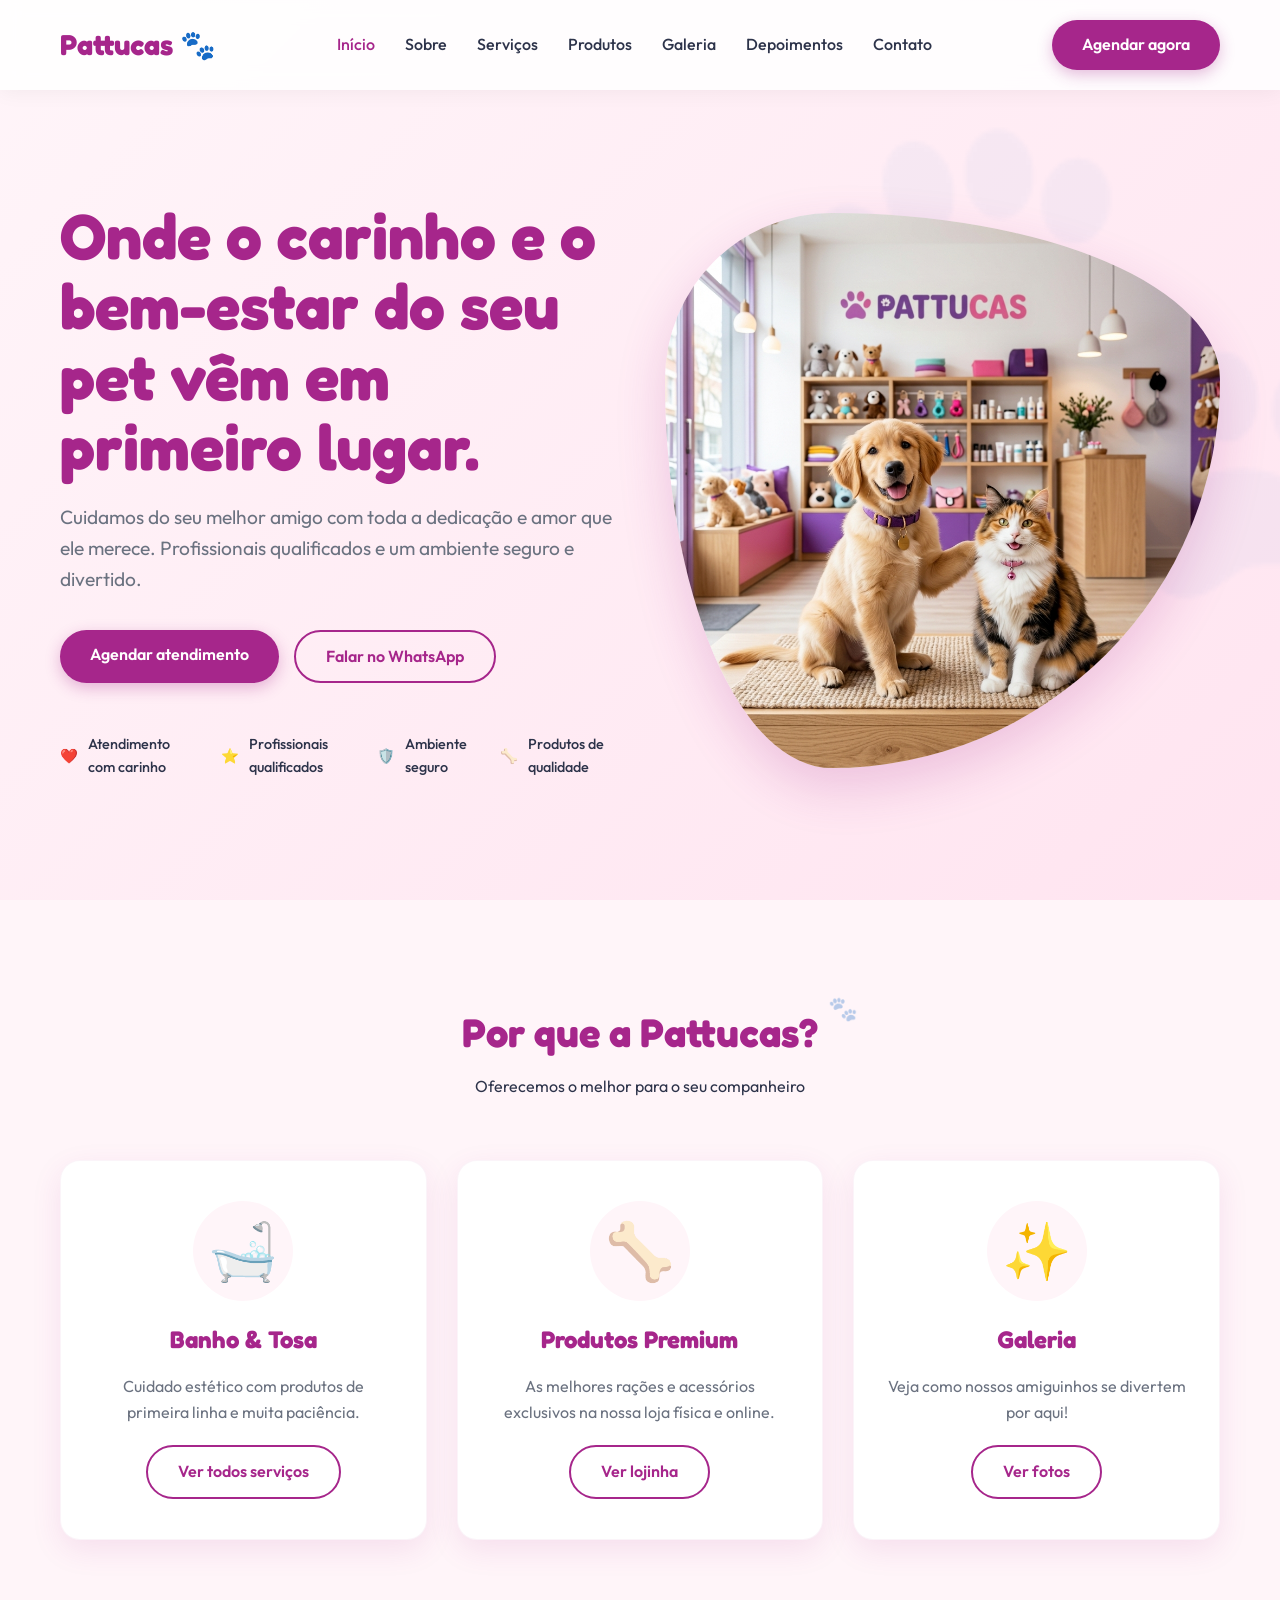
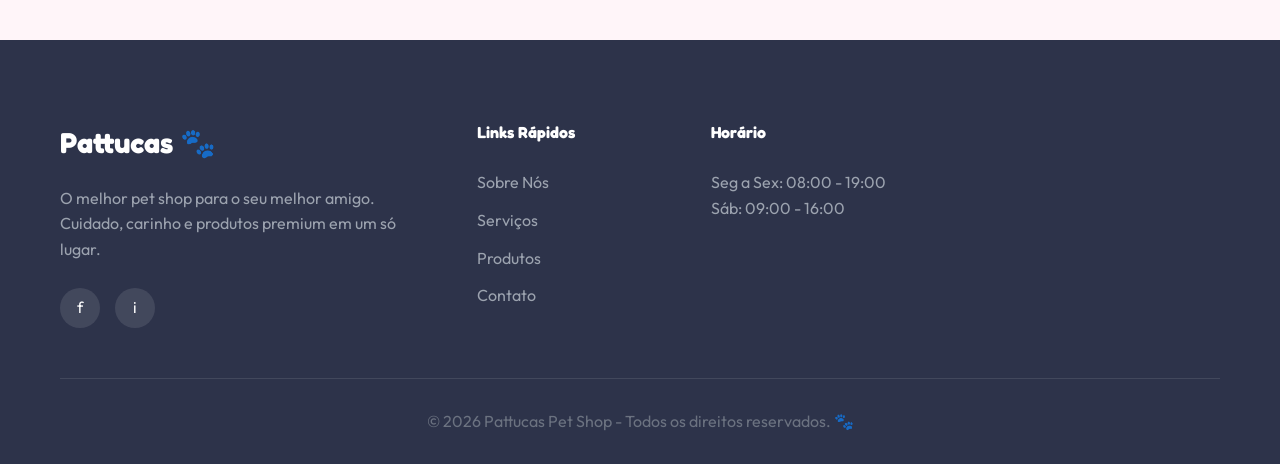
==== index.html @ 8afb8c0b "primeira versão" ====
<!DOCTYPE html>
<html lang="pt-BR">
<head>
    <meta charset="UTF-8">
    <meta name="viewport" content="width=device-width, initial-scale=1.0">
    <title>Pattucas Pet Shop 🐾 | Home</title>
    <meta name="description" content="O melhor pet shop da região! Oferecemos banho e tosa, consultas veterinárias e muito carinho para seu pet.">
    <link rel="stylesheet" href="style.css">
    <link rel="icon" href="data:image/svg+xml,<svg xmlns=%22http://www.w3.org/2000/svg%22 viewBox=%220 0 100 100%22><text y=%22.9em%22 font-size=%2290%22>🐾</text></svg>">
</head>
<body>

    <!-- Header -->
    <header id="header">
        <div class="container">
            <nav>
                <a href="index.html" class="logo">Pattucas 🐾</a>
                <ul class="nav-links" id="nav-links">
                    <li><a href="index.html">Início</a></li>
                    <li><a href="sobre.html">Sobre</a></li>
                    <li><a href="servicos.html">Serviços</a></li>
                    <li><a href="produtos.html">Produtos</a></li>
                    <li><a href="galeria.html">Galeria</a></li>
                    <li><a href="depoimentos.html">Depoimentos</a></li>
                    <li><a href="contato.html">Contato</a></li>
                </ul>
                <div class="nav-btns">
                    <a href="contato.html" class="btn btn-primary d-none-mobile">Agendar agora</a>
                    <button class="hamburger" id="hamburger">☰</button>
                </div>
            </nav>
        </div>
    </header>

    <!-- Hero Section -->
    <section class="hero" id="home">
        <div class="container">
            <div class="hero-content">
                <div class="hero-text" data-reveal>
                    <h1>Onde o carinho e o bem-estar do seu pet <span style="color: var(--primary);">vêm em primeiro lugar</span>.</h1>
                    <p>Cuidamos do seu melhor amigo com toda a dedicação e amor que ele merece. Profissionais qualificados e um ambiente seguro e divertido.</p>
                    <div class="hero-actions">
                        <a href="contato.html" class="btn btn-primary">Agendar atendimento</a>
                        <a href="https://wa.me/5500000000000" target="_blank" class="btn btn-outline">Falar no WhatsApp</a>
                    </div>
                    <div class="benefits">
                        <div class="benefit-item"><span>❤️</span> Atendimento com carinho</div>
                        <div class="benefit-item"><span>⭐</span> Profissionais qualificados</div>
                        <div class="benefit-item"><span>🛡️</span> Ambiente seguro</div>
                        <div class="benefit-item"><span>🦴</span> Produtos de qualidade</div>
                    </div>
                </div>
                <div class="hero-image" data-reveal>
                    <img src="images/hero.png" alt="Cachorro e Gato no Pattucas Pet Shop">
                </div>
            </div>
        </div>
    </section>

    <!-- Highlights Section -->
    <section class="section">
        <div class="container">
            <div class="section-title" data-reveal>
                <h2>Por que a Pattucas?</h2>
                <p>Oferecemos o melhor para o seu companheiro</p>
            </div>
            <div class="services-grid">
                <div class="service-card" data-reveal>
                    <div class="service-icon">🛁</div>
                    <h3>Banho & Tosa</h3>
                    <p>Cuidado estético com produtos de primeira linha e muita paciência.</p>
                    <a href="servicos.html" class="btn btn-outline">Ver todos serviços</a>
                </div>
                <div class="service-card" data-reveal>
                    <div class="service-icon">🦴</div>
                    <h3>Produtos Premium</h3>
                    <p>As melhores rações e acessórios exclusivos na nossa loja física e online.</p>
                    <a href="produtos.html" class="btn btn-outline">Ver lojinha</a>
                </div>
                <div class="service-card" data-reveal>
                    <div class="service-icon">✨</div>
                    <h3>Galeria</h3>
                    <p>Veja como nossos amiguinhos se divertem por aqui!</p>
                    <a href="galeria.html" class="btn btn-outline">Ver fotos</a>
                </div>
            </div>
        </div>
    </section>

    <!-- Footer -->
    <footer>
        <div class="container">
            <div class="footer-grid">
                <div class="footer-about">
                    <h2 class="logo" style="color: white;">Pattucas 🐾</h2>
                    <p>O melhor pet shop para o seu melhor amigo. Cuidado, carinho e produtos premium em um só lugar.</p>
                    <div class="social-links">
                        <a href="#" class="social-link">f</a>
                        <a href="#" class="social-link">i</a>
                    </div>
                </div>
                <div class="footer-links">
                    <h4>Links Rápidos</h4>
                    <ul>
                        <li><a href="sobre.html">Sobre Nós</a></li>
                        <li><a href="servicos.html">Serviços</a></li>
                        <li><a href="produtos.html">Produtos</a></li>
                        <li><a href="contato.html">Contato</a></li>
                    </ul>
                </div>
                <div class="footer-links">
                    <h4>Horário</h4>
                    <p style="color: #9CA3AF;">Seg a Sex: 08:00 - 19:00</p>
                    <p style="color: #9CA3AF;">Sáb: 09:00 - 16:00</p>
                </div>
            </div>
            <div class="footer-bottom">
                <p>&copy; 2026 Pattucas Pet Shop - Todos os direitos reservados. 🐾</p>
            </div>
        </div>
    </footer>

    <div class="back-to-top" id="backToTop">↑</div>
    <script src="script.js"></script>
</body>
</html>
---- style.css ----
/* 
   Pattucas Pet Shop 🐾 - Modern Styling
   Colors: Vibrant Purple, Pink, Soft White
*/

/* Google Fonts */
@import url('https://fonts.googleapis.com/css2?family=Outfit:wght@300;400;600;700&family=Fredoka:wght@400;600;700&display=swap');

:root {
    --primary: #A6268B;
    --primary-dark: #8E1E77;
    --primary-light: #C24DA8;
    --secondary: #F2A1D1;
    --accent: #6F3B8E;
    --bg-light: #FFF5F9;
    --bg-white: #FFFFFF;
    --text-dark: #2D334A;
    --text-muted: #6B7280;
    --success: #10B981;
    --glass: rgba(255, 255, 255, 0.85);
    --shadow: 0 10px 30px rgba(166, 38, 139, 0.1);
    --transition: all 0.3s cubic-bezier(0.25, 0.8, 0.25, 1);
}

* {
    margin: 0;
    padding: 0;
    box-sizing: border-box;
    scroll-behavior: smooth;
}

body {
    font-family: 'Outfit', sans-serif;
    color: var(--text-dark);
    background-color: var(--bg-light);
    line-height: 1.6;
    overflow-x: hidden;
}

h1, h2, h3, h4 {
    font-family: 'Fredoka', sans-serif;
    color: var(--primary);
}

ul {
    list-style: none;
}

a {
    text-decoration: none;
    color: inherit;
    transition: var(--transition);
}

img {
    max-width: 100%;
    display: block;
}

.container {
    max-width: 1200px;
    margin: 0 auto;
    padding: 0 20px;
}

.section {
    padding: 100px 0;
}

.section-title {
    text-align: center;
    margin-bottom: 60px;
}

.section-title h2 {
    font-size: 2.5rem;
    margin-bottom: 10px;
    position: relative;
    display: inline-block;
}

.section-title h2::after {
    content: '🐾';
    position: absolute;
    right: -40px;
    top: -10px;
    font-size: 1.5rem;
    opacity: 0.3;
}

.btn {
    display: inline-block;
    padding: 12px 30px;
    border-radius: 50px;
    font-weight: 600;
    cursor: pointer;
    transition: var(--transition);
    border: none;
    font-size: 1rem;
    text-align: center;
}

.btn-primary {
    background-color: var(--primary);
    color: white;
    box-shadow: 0 5px 15px rgba(166, 38, 139, 0.3);
}

.btn-primary:hover {
    background-color: var(--primary-dark);
    transform: translateY(-3px);
    box-shadow: 0 8px 20px rgba(166, 38, 139, 0.4);
}

.btn-outline {
    background-color: transparent;
    border: 2px solid var(--primary);
    color: var(--primary);
}

.btn-outline:hover {
    background-color: var(--primary);
    color: white;
}

/* Header & Navigation */
header {
    position: fixed;
    top: 0;
    left: 0;
    width: 100%;
    z-index: 1000;
    background: var(--glass);
    backdrop-filter: blur(10px);
    box-shadow: 0 2px 20px rgba(0, 0, 0, 0.05);
    transition: var(--transition);
}

header.scrolled {
    padding: 10px 0;
}

nav {
    display: flex;
    justify-content: space-between;
    align-items: center;
    padding: 20px 0;
}

.logo {
    font-family: 'Fredoka', sans-serif;
    font-size: 1.8rem;
    font-weight: 700;
    color: var(--primary);
    display: flex;
    align-items: center;
    gap: 10px;
}

.nav-links {
    display: flex;
    gap: 30px;
    align-items: center;
}

.nav-links a {
    font-weight: 500;
    color: var(--text-dark);
}

.nav-links a:hover, .nav-links a.active {
    color: var(--primary);
}

.nav-btns {
    display: flex;
    align-items: center;
    gap: 15px;
}

.hamburger {
    display: none;
    cursor: pointer;
    background: none;
    border: none;
    font-size: 2rem;
    color: var(--primary);
}

/* Hero Section */
.hero {
    min-height: 100vh;
    display: flex;
    align-items: center;
    background: linear-gradient(135deg, #fff5f9 0%, #ffe4f0 100%);
    padding-top: 80px;
    position: relative;
    overflow: hidden;
}

.hero::before {
    content: '🐾';
    position: absolute;
    font-size: 30rem;
    top: -50px;
    right: -100px;
    opacity: 0.03;
    pointer-events: none;
}

.hero-content {
    display: grid;
    grid-template-columns: 1fr 1fr;
    align-items: center;
    gap: 50px;
}

.hero-text h1 {
    font-size: 4rem;
    line-height: 1.1;
    margin-bottom: 20px;
}

.hero-text p {
    font-size: 1.2rem;
    color: var(--text-muted);
    margin-bottom: 35px;
}

.hero-actions {
    display: flex;
    gap: 15px;
}

.hero-image {
    position: relative;
}

.hero-image img {
    border-radius: 30% 70% 70% 30% / 30% 30% 70% 70%;
    box-shadow: 0 20px 50px rgba(166, 38, 139, 0.2);
    animation: blob 8s infinite alternate ease-in-out;
}

@keyframes blob {
    0% { border-radius: 30% 70% 70% 30% / 30% 30% 70% 70%; }
    100% { border-radius: 50% 50% 33% 67% / 63% 42% 58% 37%; }
}

.benefits {
    display: flex;
    gap: 30px;
    margin-top: 50px;
}

.benefit-item {
    display: flex;
    align-items: center;
    gap: 10px;
    font-size: 0.9rem;
    font-weight: 500;
}

.benefit-item span {
    color: var(--primary);
}

/* About Section */
.about-grid {
    display: grid;
    grid-template-columns: 1fr 1fr;
    gap: 80px;
    align-items: center;
}

.about-image {
    position: relative;
}

.about-image img {
    border-radius: 20px;
    box-shadow: var(--shadow);
}

.about-image::after {
    content: '';
    position: absolute;
    width: 100%;
    height: 100%;
    border: 3px solid var(--secondary);
    border-radius: 20px;
    top: 20px;
    left: -20px;
    z-index: -1;
}

.about-text h3 {
    font-size: 2rem;
    margin-bottom: 20px;
}

.values {
    display: grid;
    grid-template-columns: 1fr 1fr;
    gap: 20px;
    margin-top: 30px;
}

.value-card {
    background: var(--bg-white);
    padding: 20px;
    border-radius: 15px;
    box-shadow: 0 5px 15px rgba(0,0,0,0.02);
    border: 1px solid rgba(166, 38, 139, 0.05);
}

.value-card i {
    color: var(--primary);
    font-size: 1.5rem;
    margin-bottom: 10px;
    display: block;
}

/* Services Section */
.services-grid {
    display: grid;
    grid-template-columns: repeat(auto-fit, minmax(280px, 1fr));
    gap: 30px;
}

.service-card {
    background: var(--bg-white);
    border-radius: 20px;
    padding: 40px 30px;
    text-align: center;
    box-shadow: var(--shadow);
    transition: var(--transition);
    overflow: hidden;
    position: relative;
    border: 1px solid rgba(166, 38, 139, 0.05);
}

.service-card:hover {
    transform: translateY(-10px);
    border-color: var(--secondary);
}

.service-icon {
    font-size: 3.5rem;
    margin-bottom: 20px;
    background: var(--bg-light);
    width: 100px;
    height: 100px;
    line-height: 100px;
    border-radius: 50%;
    margin-inline: auto;
    transition: var(--transition);
}

.service-card:hover .service-icon {
    background: var(--primary);
    transform: scale(1.1) rotate(10deg);
}

.service-card h3 {
    margin-bottom: 15px;
    font-size: 1.5rem;
}

.service-card p {
    color: var(--text-muted);
    margin-bottom: 20px;
}

.service-price {
    font-weight: 700;
    color: var(--primary);
    font-size: 1.2rem;
    margin-bottom: 25px;
    display: block;
}

/* Products Section */
.product-filters {
    display: flex;
    justify-content: center;
    gap: 15px;
    margin-bottom: 50px;
    flex-wrap: wrap;
}

.filter-btn {
    padding: 8px 25px;
    border-radius: 30px;
    border: 1px solid var(--secondary);
    background: transparent;
    cursor: pointer;
    font-weight: 600;
    transition: var(--transition);
}

.filter-btn.active, .filter-btn:hover {
    background: var(--primary);
    color: white;
    border-color: var(--primary);
}

.products-grid {
    display: grid;
    grid-template-columns: repeat(auto-fit, minmax(280px, 1fr));
    gap: 30px;
}

.product-card {
    background: var(--bg-white);
    border-radius: 20px;
    overflow: hidden;
    box-shadow: 0 5px 20px rgba(0,0,0,0.05);
    transition: var(--transition);
    position: relative;
}

.product-card:hover {
    transform: translateY(-5px);
    box-shadow: var(--shadow);
}

.product-img {
    height: 250px;
    position: relative;
    overflow: hidden;
}

.product-img img {
    width: 100%;
    height: 100%;
    object-fit: cover;
    transition: var(--transition);
}

.product-card:hover .product-img img {
    transform: scale(1.1);
}

.product-badge {
    position: absolute;
    top: 15px;
    right: 15px;
    background: var(--primary);
    color: white;
    padding: 5px 12px;
    border-radius: 20px;
    font-size: 0.8rem;
    font-weight: 600;
}

.product-info {
    padding: 25px;
}

.product-info h3 {
    font-size: 1.3rem;
    margin-bottom: 8px;
}

.product-desc {
    font-size: 0.9rem;
    color: var(--text-muted);
    margin-bottom: 15px;
}

.product-footer {
    display: flex;
    justify-content: space-between;
    align-items: center;
}

.product-price {
    font-weight: 700;
    color: var(--primary);
    font-size: 1.2rem;
}

/* Gallery Section */
.gallery-grid {
    display: grid;
    grid-template-columns: repeat(auto-fit, minmax(250px, 1fr));
    gap: 20px;
}

.gallery-item {
    height: 300px;
    border-radius: 20px;
    overflow: hidden;
    cursor: pointer;
    position: relative;
}

.gallery-item img {
    width: 100%;
    height: 100%;
    object-fit: cover;
    transition: var(--transition);
}

.gallery-overlay {
    position: absolute;
    inset: 0;
    background: rgba(166, 38, 139, 0.6);
    display: flex;
    justify-content: center;
    align-items: center;
    opacity: 0;
    transition: var(--transition);
}

.gallery-item:hover .gallery-overlay {
    opacity: 1;
}

.gallery-item:hover img {
    transform: scale(1.1);
}

.gallery-overlay span {
    color: white;
    font-size: 3rem;
}

/* Lightbox Modal */
.modal {
    position: fixed;
    inset: 0;
    background: rgba(0,0,0,0.9);
    z-index: 2000;
    display: none;
    justify-content: center;
    align-items: center;
    padding: 40px;
}

.modal-content {
    max-width: 90%;
    max-height: 90vh;
    border-radius: 10px;
}

.modal-close {
    position: absolute;
    top: 30px;
    right: 30px;
    color: white;
    font-size: 3rem;
    cursor: pointer;
}

/* Testimonials Section */
.testimonials-grid {
    display: grid;
    grid-template-columns: repeat(auto-fit, minmax(300px, 1fr));
    gap: 30px;
    margin-bottom: 80px;
}

.testimonial-card {
    background: var(--bg-white);
    padding: 40px;
    border-radius: 20px;
    box-shadow: var(--shadow);
    position: relative;
}

.testimonial-card::before {
    content: '“';
    position: absolute;
    top: 20px;
    left: 20px;
    font-size: 5rem;
    color: var(--secondary);
    opacity: 0.2;
    font-family: serif;
}

.testimonial-text {
    font-style: italic;
    margin-bottom: 25px;
    position: relative;
}

.testimonial-author {
    display: flex;
    align-items: center;
    gap: 15px;
}

.author-info h4 {
    font-size: 1.1rem;
    margin-bottom: 2px;
}

.stars {
    color: #FFD700;
    font-size: 0.9rem;
}

.testimonial-form-card {
    background: var(--bg-white);
    padding: 50px;
    border-radius: 30px;
    max-width: 700px;
    margin: 0 auto;
    box-shadow: var(--shadow);
}

.testimonial-form-card h3 {
    text-align: center;
    margin-bottom: 30px;
}

.form-group {
    margin-bottom: 20px;
}

.form-group label {
    display: block;
    margin-bottom: 8px;
    font-weight: 600;
}

.form-group input, .form-group textarea, .form-group select {
    width: 100%;
    padding: 15px;
    border-radius: 10px;
    border: 1px solid #E5E7EB;
    font-family: inherit;
    transition: var(--transition);
}

.form-group input:focus, .form-group textarea:focus {
    outline: none;
    border-color: var(--primary);
    box-shadow: 0 0 0 4px rgba(166, 38, 139, 0.1);
}

/* Contact Section */
.contact-grid {
    display: grid;
    grid-template-columns: 1fr 1.5fr;
    gap: 50px;
}

.contact-info {
    display: flex;
    flex-direction: column;
    gap: 30px;
}

.info-item {
    display: flex;
    gap: 20px;
    align-items: flex-start;
}

.info-icon {
    background: var(--primary);
    color: white;
    width: 50px;
    height: 50px;
    border-radius: 15px;
    display: flex;
    justify-content: center;
    align-items: center;
    font-size: 1.2rem;
    flex-shrink: 0;
}

.info-content h4 {
    margin-bottom: 5px;
}

.contact-form {
    background: var(--bg-white);
    padding: 40px;
    border-radius: 20px;
    box-shadow: var(--shadow);
}

/* Footer */
footer {
    background: var(--text-dark);
    color: white;
    padding: 80px 0 30px;
}

.footer-grid {
    display: grid;
    grid-template-columns: 2fr 1fr 1fr 1.5fr;
    gap: 50px;
    margin-bottom: 50px;
}

.footer-about h2 {
    color: white;
    margin-bottom: 20px;
}

.footer-about p {
    color: #9CA3AF;
    margin-bottom: 25px;
}

.social-links {
    display: flex;
    gap: 15px;
}

.social-link {
    background: rgba(255,255,255,0.1);
    width: 40px;
    height: 40px;
    border-radius: 50%;
    display: flex;
    justify-content: center;
    align-items: center;
    transition: var(--transition);
}

.social-link:hover {
    background: var(--primary);
    transform: translateY(-5px);
}

.footer-links h4 {
    color: white;
    margin-bottom: 25px;
}

.footer-links ul li {
    margin-bottom: 12px;
}

.footer-links ul li a {
    color: #9CA3AF;
}

.footer-links ul li a:hover {
    color: var(--primary);
    padding-left: 5px;
}

.footer-bottom {
    border-top: 1px solid rgba(255,255,255,0.1);
    padding-top: 30px;
    text-align: center;
    color: #6B7280;
}

/* Back to Top */
.back-to-top {
    position: fixed;
    bottom: 30px;
    right: 30px;
    background: var(--primary);
    color: white;
    width: 50px;
    height: 50px;
    border-radius: 50%;
    display: flex;
    justify-content: center;
    align-items: center;
    cursor: pointer;
    box-shadow: 0 5px 15px rgba(0,0,0,0.2);
    opacity: 0;
    visibility: hidden;
    transition: var(--transition);
    z-index: 999;
}

.back-to-top.visible {
    opacity: 1;
    visibility: visible;
}

/* Animations */
[data-reveal] {
    opacity: 0;
    transform: translateY(30px);
    transition: all 0.8s ease-out;
}

[data-reveal].revealed {
    opacity: 1;
    transform: translateY(0);
}

/* Mobile Responsive */
@media (max-width: 992px) {
    .nav-links {
        position: fixed;
        top: 0;
        right: -100%;
        width: 80%;
        height: 100vh;
        background: var(--bg-white);
        flex-direction: column;
        justify-content: center;
        transition: 0.5s;
        box-shadow: -10px 0 30px rgba(0,0,0,0.1);
    }

    .nav-links.active {
        right: 0;
    }

    .hamburger {
        display: block;
    }

    .hero-content {
        grid-template-columns: 1fr;
        text-align: center;
    }

    .hero-text h1 {
        font-size: 3rem;
    }

    .hero-actions {
        justify-content: center;
    }

    .benefits {
        flex-wrap: wrap;
        justify-content: center;
    }

    .about-grid, .contact-grid {
        grid-template-columns: 1fr;
    }

    .footer-grid {
        grid-template-columns: 1fr 1fr;
    }
}

@media (max-width: 576px) {
    .section-title h2 {
        font-size: 2rem;
    }

    .footer-grid {
        grid-template-columns: 1fr;
    }
}
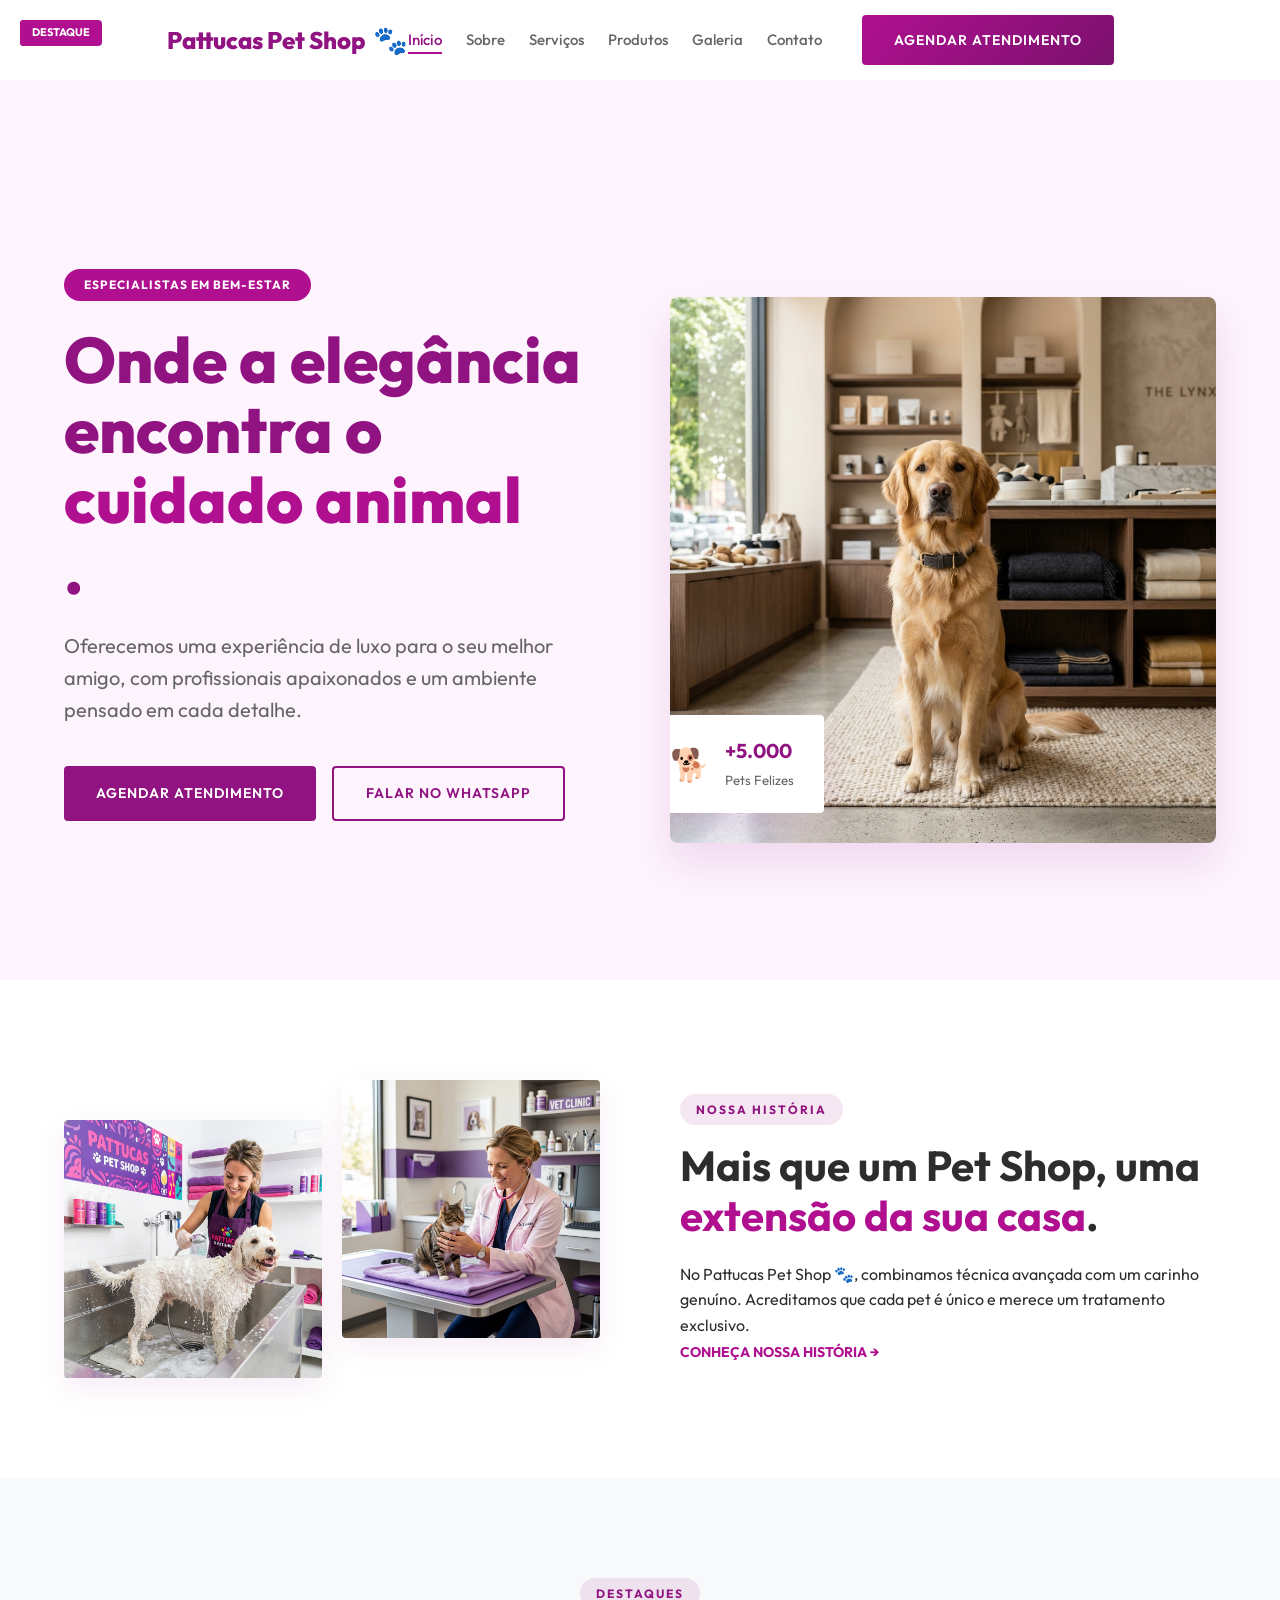
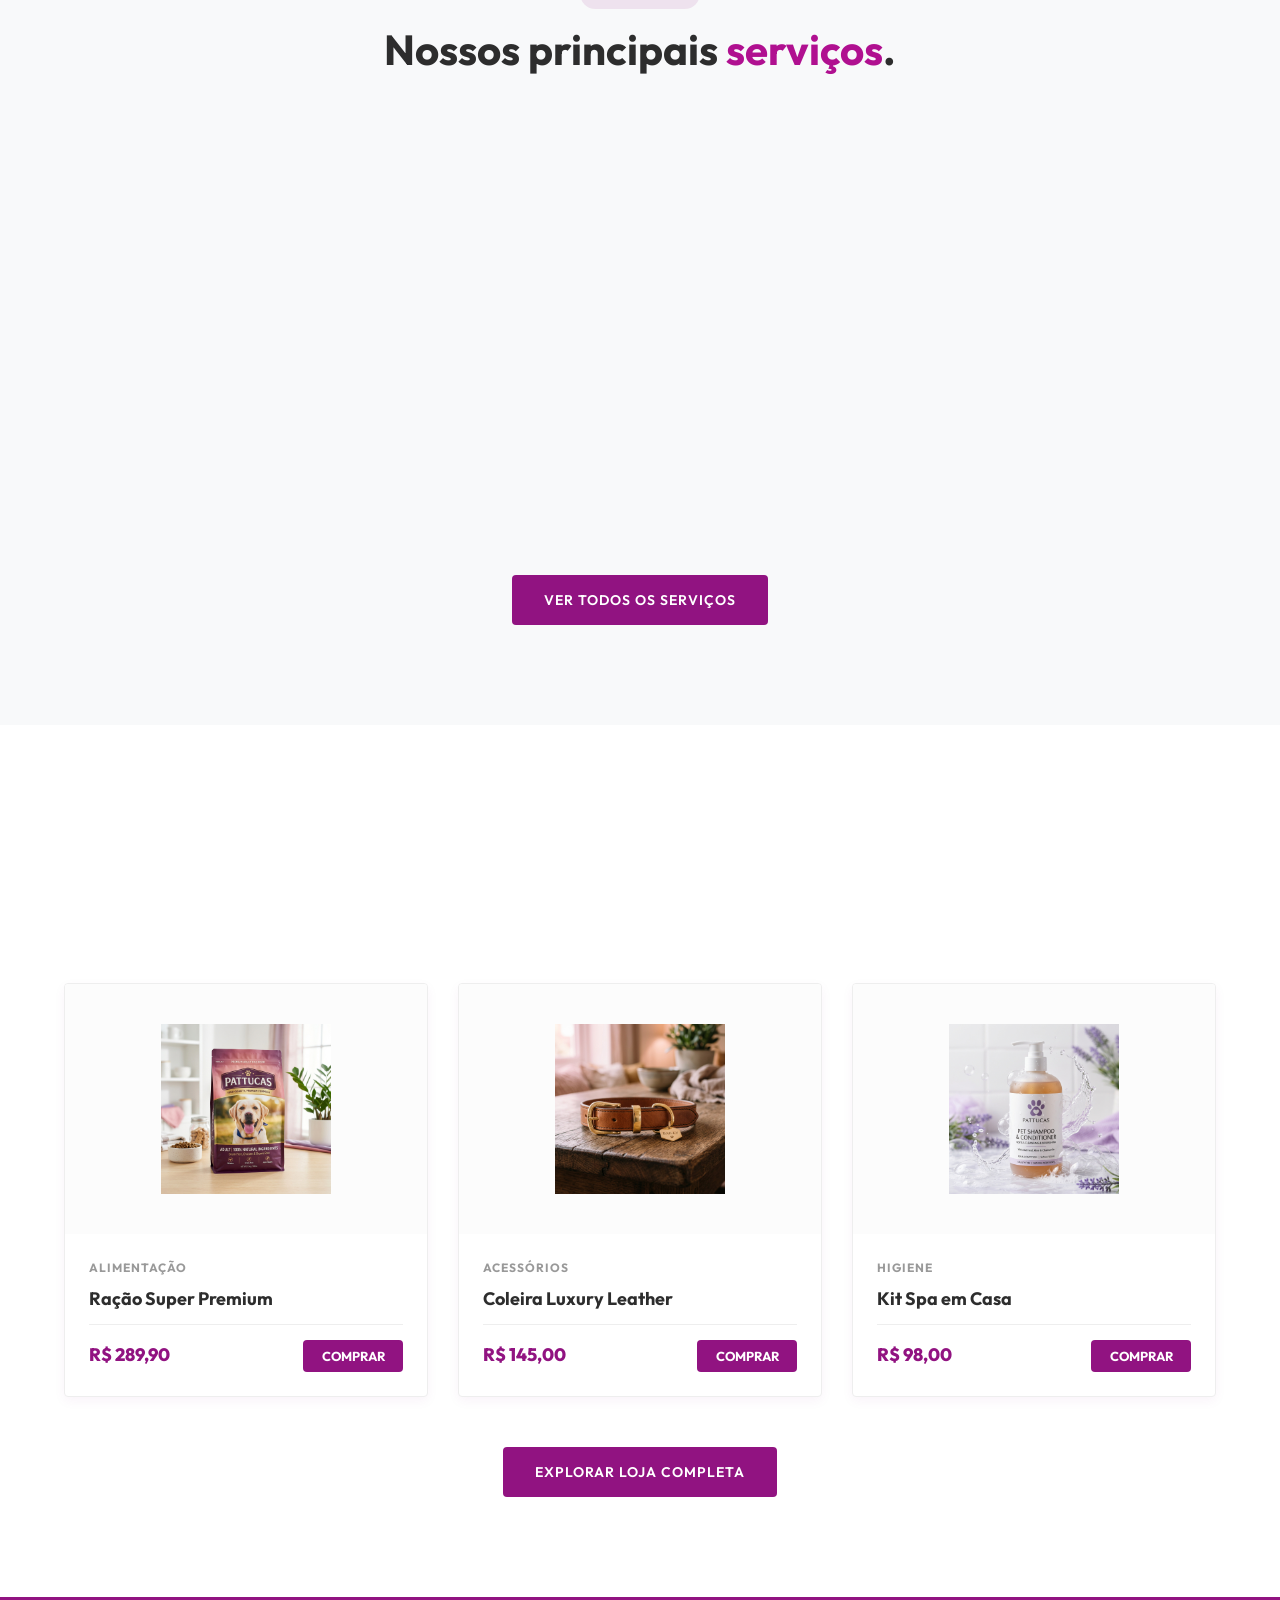
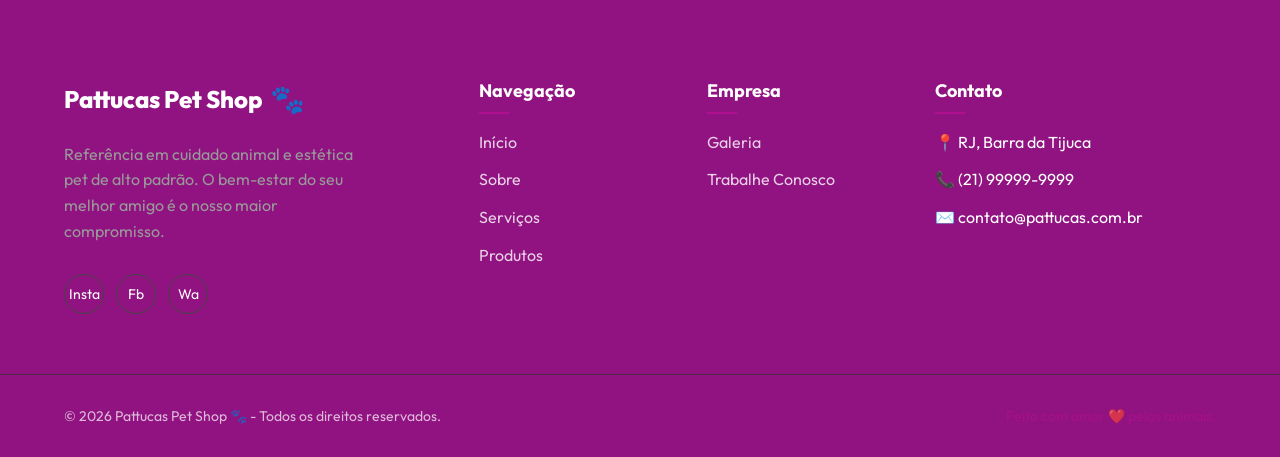
==== commit e39e4552: "atualização do site" ====
--- a/index.html
+++ b/index.html
@@ -3,124 +3,265 @@
 <head>
     <meta charset="UTF-8">
     <meta name="viewport" content="width=device-width, initial-scale=1.0">
-    <title>Pattucas Pet Shop 🐾 | Home</title>
-    <meta name="description" content="O melhor pet shop da região! Oferecemos banho e tosa, consultas veterinárias e muito carinho para seu pet.">
+    <title>Pattucas Pet Shop 🐾 | Excelência em Cuidado Animal</title>
+    <meta name="description" content="O Pattucas Pet Shop é o mais sofisticado da região. Oferecemos serviços premium de banho, tosa, veterinária e produtos exclusivos para o seu melhor amigo.">
+    
+    <!-- Google Fonts -->
+    <link rel="preconnect" href="https://fonts.googleapis.com">
+    <link rel="preconnect" href="https://fonts.gstatic.com" crossorigin>
+    <link href="https://fonts.googleapis.com/css2?family=Outfit:wght@300;400;500;600;700&display=swap" rel="stylesheet">
+    
+    <!-- Custom CSS -->
     <link rel="stylesheet" href="style.css">
+    
+    <!-- Favicon -->
     <link rel="icon" href="data:image/svg+xml,<svg xmlns=%22http://www.w3.org/2000/svg%22 viewBox=%220 0 100 100%22><text y=%22.9em%22 font-size=%2290%22>🐾</text></svg>">
 </head>
 <body>
 
-    <!-- Header -->
-    <header id="header">
+    <!-- Header Premium -->
+    <header class="header" id="header">
         <div class="container">
-            <nav>
-                <a href="index.html" class="logo">Pattucas 🐾</a>
-                <ul class="nav-links" id="nav-links">
+            <nav class="nav">
+                <a href="index.html" class="logo">Pattucas Pet Shop <span>🐾</span></a>
+                
+                <ul class="nav-menu" id="nav-menu">
+                    <li><a href="index.html" class="nav-link">Início</a></li>
+                    <li><a href="sobre.html" class="nav-link">Sobre</a></li>
+                    <li><a href="servicos.html" class="nav-link">Serviços</a></li>
+                    <li><a href="produtos.html" class="nav-link">Produtos</a></li>
+                    <li><a href="galeria.html" class="nav-link">Galeria</a></li>
+
+                    <li><a href="contato.html" class="nav-link">Contato</a></li>
+                </ul>
+                
+                <div class="nav-actions">
+                    <a href="contato.html" class="btn btn-premium d-none-mobile">Agendar atendimento</a>
+                    <button class="menu-toggle" id="menu-toggle" aria-label="Abrir menu">
+                        <span></span>
+                        <span></span>
+                        <span></span>
+                    </button>
+                </div>
+            </nav>
+        </div>
+    </header>
+
+    <!-- Mobile Navigation Overlay -->
+    <div class="nav-overlay" id="nav-overlay"></div>
+
+    <main>
+        <!-- Hero Section Impactante -->
+        <section class="hero" id="home">
+            <div class="container hero-container">
+                <div class="hero-content" data-reveal="left">
+                    <div class="badge">Especialistas em Bem-estar</div>
+                    <h1>Onde a elegância encontra o <span>cuidado animal</span>.</h1>
+                    <p>Oferecemos uma experiência de luxo para o seu melhor amigo, com profissionais apaixonados e um ambiente pensado em cada detalhe.</p>
+                    
+                    <div class="hero-btns">
+                        <a href="contato.html" class="btn btn-primary">Agendar atendimento</a>
+                        <a href="https://wa.me/5500000000000" target="_blank" class="btn btn-secondary">Falar no WhatsApp</a>
+                    </div>
+                </div>
+                
+                <div class="hero-visual" data-reveal="right">
+                    <div class="hero-img-wrapper">
+                        <img src="images/premium-hero.png" alt="Cachorro elegante em ambiente premium" class="hero-img">
+                        <div class="floating-card">
+                            <div class="card-icon">🐕</div>
+                            <div class="card-text">
+                                <strong>+5.000</strong>
+                                <small>Pets Felizes</small>
+                            </div>
+                        </div>
+                    </div>
+                </div>
+            </div>
+        </section>
+
+        <!-- Seção Sobre Nós (Resumo) -->
+        <section class="about section" id="about">
+            <div class="container about-container">
+                <div class="about-visual" data-reveal="left">
+                    <div class="about-img-grid">
+                        <img src="images/grooming.png" alt="Grooming profissional" class="about-img-1">
+                        <img src="images/vet.png" alt="Consulta veterinária" class="about-img-2">
+                    </div>
+                </div>
+                
+                <div class="about-content" data-reveal="right">
+                    <div class="section-badge">Nossa História</div>
+                    <h2 class="section-title">Mais que um Pet Shop, uma <span>extensão da sua casa</span>.</h2>
+                    <p>No Pattucas Pet Shop 🐾, combinamos técnica avançada com um carinho genuíno. Acreditamos que cada pet é único e merece um tratamento exclusivo.</p>
+                    <a href="sobre.html" class="btn-text">Conheça nossa história →</a>
+                </div>
+            </div>
+        </section>
+
+        <!-- Seção Serviços (Destaque) -->
+        <section class="services section bg-light" id="services">
+            <div class="container">
+                <div class="section-header" data-reveal="top">
+                    <div class="section-badge">Destaques</div>
+                    <h2 class="section-title">Nossos principais <span>serviços</span>.</h2>
+                </div>
+                
+                <div class="services-grid">
+                    <div class="service-card" data-reveal="bottom">
+                        <div class="card-image-content">
+                            <img src="images/premium-grooming.png" alt="Banho e Tosa">
+                        </div>
+                        <div class="card-body">
+                            <div class="card-icon-main">🛁</div>
+                            <h3>Banho & Tosa SPA</h3>
+                            <p>Utilizamos shampoos premium e técnicas de secagem silenciosa.</p>
+                        </div>
+                    </div>
+                    
+                    <div class="service-card" data-reveal="bottom" style="transition-delay: 0.1s;">
+                        <div class="card-image-content">
+                            <img src="images/vet.png" alt="Consulta Veterinária">
+                        </div>
+                        <div class="card-body">
+                            <div class="card-icon-main">🩺</div>
+                            <h3>Medicina Preventiva</h3>
+                            <p>Consultas detalhadas e planos de saúde personalizados.</p>
+                        </div>
+                    </div>
+                    
+                    <div class="service-card" data-reveal="bottom" style="transition-delay: 0.2s;">
+                        <div class="card-image-content">
+                            <img src="images/accessories.png" alt="Hospedagem">
+                        </div>
+                        <div class="card-body">
+                            <div class="card-icon-main">🏨</div>
+                            <h3>Hotel & Daycare</h3>
+                            <p>Espaço monitorado 24h com áreas climatizadas.</p>
+                        </div>
+                    </div>
+                </div>
+                <div style="text-align: center; margin-top: 50px;">
+                    <a href="servicos.html" class="btn btn-primary">Ver todos os serviços</a>
+                </div>
+            </div>
+        </section>
+
+        <!-- Seção Produtos (Destaque) -->
+        <section class="products section" id="products">
+            <div class="container">
+                <div class="section-header" data-reveal="top">
+                    <div class="section-badge">Boutique</div>
+                    <h2 class="section-title">Encontre o melhor <span>para seu pet</span>.</h2>
+                </div>
+                
+                <div class="products-grid">
+                    <!-- Produto 1 -->
+                    <div class="product-card" data-category="alimentation">
+                        <div class="product-badge">Premium</div>
+                        <div class="product-img">
+                            <img src="images/dog_food.png" alt="Ração Super Premium">
+                        </div>
+                        <div class="product-info">
+                            <span class="product-category">Alimentação</span>
+                            <h3>Ração Super Premium</h3>
+                            <div class="product-footer">
+                                <span class="product-price">R$ 289,90</span>
+                                <button class="btn-add">Comprar</button>
+                            </div>
+                        </div>
+                    </div>
+                    
+                    <!-- Produto 2 -->
+                    <div class="product-card" data-category="accessories">
+                        <div class="product-badge">Novo</div>
+                        <div class="product-img">
+                            <img src="images/collar.png" alt="Coleira de Couro">
+                        </div>
+                        <div class="product-info">
+                            <span class="product-category">Acessórios</span>
+                            <h3>Coleira Luxury Leather</h3>
+                            <div class="product-footer">
+                                <span class="product-price">R$ 145,00</span>
+                                <button class="btn-add">Comprar</button>
+                            </div>
+                        </div>
+                    </div>
+                    
+                    <!-- Produto 3 -->
+                    <div class="product-card" data-category="hygiene">
+                        <div class="product-badge">Destaque</div>
+                        <div class="product-img">
+                            <img src="images/shampoo.png" alt="Kit Higiene">
+                        </div>
+                        <div class="product-info">
+                            <span class="product-category">Higiene</span>
+                            <h3>Kit Spa em Casa</h3>
+                            <div class="product-footer">
+                                <span class="product-price">R$ 98,00</span>
+                                <button class="btn-add">Comprar</button>
+                            </div>
+                        </div>
+                    </div>
+                </div>
+                <div style="text-align: center; margin-top: 50px;">
+                    <a href="produtos.html" class="btn btn-primary">Explorar loja completa</a>
+                </div>
+            </div>
+        </section>
+    </main>
+
+    <footer class="footer">
+        <div class="container footer-container">
+            <div class="footer-brand">
+                <a href="index.html" class="logo logo-footer">Pattucas Pet Shop <span>🐾</span></a>
+                <p>Referência em cuidado animal e estética pet de alto padrão. O bem-estar do seu melhor amigo é o nosso maior compromisso.</p>
+                <div class="social-links">
+                    <a href="#" class="social-btn">Insta</a>
+                    <a href="#" class="social-btn">Fb</a>
+                    <a href="#" class="social-btn">Wa</a>
+                </div>
+            </div>
+            
+            <div class="footer-links">
+                <h4>Navegação</h4>
+                <ul>
                     <li><a href="index.html">Início</a></li>
                     <li><a href="sobre.html">Sobre</a></li>
                     <li><a href="servicos.html">Serviços</a></li>
                     <li><a href="produtos.html">Produtos</a></li>
+                </ul>
+            </div>
+            
+            <div class="footer-links">
+                <h4>Empresa</h4>
+                <ul>
                     <li><a href="galeria.html">Galeria</a></li>
-                    <li><a href="depoimentos.html">Depoimentos</a></li>
-                    <li><a href="contato.html">Contato</a></li>
-                </ul>
-                <div class="nav-btns">
-                    <a href="contato.html" class="btn btn-primary d-none-mobile">Agendar agora</a>
-                    <button class="hamburger" id="hamburger">☰</button>
-                </div>
-            </nav>
+
+                    <li><a href="contato.html">Trabalhe Conosco</a></li>
+                </ul>
+            </div>
+
+            <div class="footer-links">
+                <h4>Contato</h4>
+                <ul>
+                    <li>📍 RJ, Barra da Tijuca</li>
+                    <li>📞 (21) 99999-9999</li>
+                    <li>✉️ contato@pattucas.com.br</li>
+                </ul>
+            </div>
         </div>
-    </header>
-
-    <!-- Hero Section -->
-    <section class="hero" id="home">
-        <div class="container">
-            <div class="hero-content">
-                <div class="hero-text" data-reveal>
-                    <h1>Onde o carinho e o bem-estar do seu pet <span style="color: var(--primary);">vêm em primeiro lugar</span>.</h1>
-                    <p>Cuidamos do seu melhor amigo com toda a dedicação e amor que ele merece. Profissionais qualificados e um ambiente seguro e divertido.</p>
-                    <div class="hero-actions">
-                        <a href="contato.html" class="btn btn-primary">Agendar atendimento</a>
-                        <a href="https://wa.me/5500000000000" target="_blank" class="btn btn-outline">Falar no WhatsApp</a>
-                    </div>
-                    <div class="benefits">
-                        <div class="benefit-item"><span>❤️</span> Atendimento com carinho</div>
-                        <div class="benefit-item"><span>⭐</span> Profissionais qualificados</div>
-                        <div class="benefit-item"><span>🛡️</span> Ambiente seguro</div>
-                        <div class="benefit-item"><span>🦴</span> Produtos de qualidade</div>
-                    </div>
-                </div>
-                <div class="hero-image" data-reveal>
-                    <img src="images/hero.png" alt="Cachorro e Gato no Pattucas Pet Shop">
-                </div>
-            </div>
-        </div>
-    </section>
-
-    <!-- Highlights Section -->
-    <section class="section">
-        <div class="container">
-            <div class="section-title" data-reveal>
-                <h2>Por que a Pattucas?</h2>
-                <p>Oferecemos o melhor para o seu companheiro</p>
-            </div>
-            <div class="services-grid">
-                <div class="service-card" data-reveal>
-                    <div class="service-icon">🛁</div>
-                    <h3>Banho & Tosa</h3>
-                    <p>Cuidado estético com produtos de primeira linha e muita paciência.</p>
-                    <a href="servicos.html" class="btn btn-outline">Ver todos serviços</a>
-                </div>
-                <div class="service-card" data-reveal>
-                    <div class="service-icon">🦴</div>
-                    <h3>Produtos Premium</h3>
-                    <p>As melhores rações e acessórios exclusivos na nossa loja física e online.</p>
-                    <a href="produtos.html" class="btn btn-outline">Ver lojinha</a>
-                </div>
-                <div class="service-card" data-reveal>
-                    <div class="service-icon">✨</div>
-                    <h3>Galeria</h3>
-                    <p>Veja como nossos amiguinhos se divertem por aqui!</p>
-                    <a href="galeria.html" class="btn btn-outline">Ver fotos</a>
-                </div>
-            </div>
-        </div>
-    </section>
-
-    <!-- Footer -->
-    <footer>
-        <div class="container">
-            <div class="footer-grid">
-                <div class="footer-about">
-                    <h2 class="logo" style="color: white;">Pattucas 🐾</h2>
-                    <p>O melhor pet shop para o seu melhor amigo. Cuidado, carinho e produtos premium em um só lugar.</p>
-                    <div class="social-links">
-                        <a href="#" class="social-link">f</a>
-                        <a href="#" class="social-link">i</a>
-                    </div>
-                </div>
-                <div class="footer-links">
-                    <h4>Links Rápidos</h4>
-                    <ul>
-                        <li><a href="sobre.html">Sobre Nós</a></li>
-                        <li><a href="servicos.html">Serviços</a></li>
-                        <li><a href="produtos.html">Produtos</a></li>
-                        <li><a href="contato.html">Contato</a></li>
-                    </ul>
-                </div>
-                <div class="footer-links">
-                    <h4>Horário</h4>
-                    <p style="color: #9CA3AF;">Seg a Sex: 08:00 - 19:00</p>
-                    <p style="color: #9CA3AF;">Sáb: 09:00 - 16:00</p>
-                </div>
-            </div>
-            <div class="footer-bottom">
-                <p>&copy; 2026 Pattucas Pet Shop - Todos os direitos reservados. 🐾</p>
+        
+        <div class="footer-bottom">
+            <div class="container">
+                <p>&copy; 2026 Pattucas Pet Shop 🐾 - Todos os direitos reservados.</p>
+                <p class="footer-heart">Feito com amor ❤️ pelos animais.</p>
             </div>
         </div>
     </footer>
 
-    <div class="back-to-top" id="backToTop">↑</div>
+    <button class="back-to-top" id="back-to-top" aria-label="Voltar ao topo">↑</button>
+
     <script src="script.js"></script>
 </body>
-</html>
+</html>
--- a/style.css
+++ b/style.css
@@ -1,327 +1,516 @@
 /* 
-   Pattucas Pet Shop 🐾 - Modern Styling
-   Colors: Vibrant Purple, Pink, Soft White
+   DESIGN SYSTEM - Pet Shop 🐶
+   Sophisticated, Elegant, Modern
 */
 
-/* Google Fonts */
-@import url('https://fonts.googleapis.com/css2?family=Outfit:wght@300;400;600;700&family=Fredoka:wght@400;600;700&display=swap');
-
 :root {
-    --primary: #A6268B;
-    --primary-dark: #8E1E77;
-    --primary-light: #C24DA8;
-    --secondary: #F2A1D1;
-    --accent: #6F3B8E;
-    --bg-light: #FFF5F9;
+    --primary: #911381; /* Vibrant Purple from Pattucas */
+    --accent: #B01090;  /* Deeper Magenta */
+    --accent-hover: #7B116D;
+    --bg-light: #FDF4FD; /* Very Soft Lavender White */
     --bg-white: #FFFFFF;
-    --text-dark: #2D334A;
-    --text-muted: #6B7280;
-    --success: #10B981;
-    --glass: rgba(255, 255, 255, 0.85);
-    --shadow: 0 10px 30px rgba(166, 38, 139, 0.1);
-    --transition: all 0.3s cubic-bezier(0.25, 0.8, 0.25, 1);
-}
-
+    --bg-section: #F8F9FA;
+    --text-main: #2D2D2D;
+    --text-muted: #666666;
+    --text-light: #999999;
+    --white: #FFFFFF;
+    --error: #E74C3C;
+    --success: #27AE60;
+
+    --transition-smooth: all 0.4s cubic-bezier(0.165, 0.84, 0.44, 1);
+    --shadow-sm: 0 4px 12px rgba(145, 19, 129, 0.05);
+    --shadow-md: 0 10px 30px rgba(145, 19, 129, 0.08);
+    --shadow-lg: 0 20px 40px rgba(145, 19, 129, 0.12);
+    --radius-sm: 4px;
+    --radius-md: 4px; /* Squaring the cards */
+    --radius-lg: 8px;
+    --radius-full: 9999px;
+
+    --container-max-width: 1200px;
+    --header-height: 80px;
+}
+
+main {
+    padding-top: var(--header-height);
+}
+
+/* RESET & BASE */
 * {
     margin: 0;
     padding: 0;
     box-sizing: border-box;
+}
+
+html {
     scroll-behavior: smooth;
 }
 
 body {
     font-family: 'Outfit', sans-serif;
-    color: var(--text-dark);
-    background-color: var(--bg-light);
+    color: var(--text-main);
+    background-color: var(--bg-white);
     line-height: 1.6;
     overflow-x: hidden;
-}
-
-h1, h2, h3, h4 {
-    font-family: 'Fredoka', sans-serif;
-    color: var(--primary);
-}
-
-ul {
-    list-style: none;
 }
 
 a {
     text-decoration: none;
     color: inherit;
-    transition: var(--transition);
+    transition: var(--transition-smooth);
+}
+
+ul {
+    list-style: none;
 }
 
 img {
     max-width: 100%;
+    height: auto;
     display: block;
 }
 
+button {
+    cursor: pointer;
+    border: none;
+    background: none;
+    font-family: inherit;
+}
+
+/* REUSABLE CLASSES */
 .container {
-    max-width: 1200px;
+    max-width: var(--container-max-width);
     margin: 0 auto;
-    padding: 0 20px;
+    padding: 0 24px;
 }
 
 .section {
     padding: 100px 0;
 }
 
+.bg-light {
+    background-color: var(--bg-section);
+}
+
+.section-header {
+    text-align: center;
+    max-width: 700px;
+    margin: 0 auto 60px;
+}
+
+.section-badge {
+    display: inline-block;
+    padding: 6px 16px;
+    background-color: rgba(145, 19, 129, 0.1);
+    color: var(--primary);
+    text-transform: uppercase;
+    font-size: 12px;
+    font-weight: 700;
+    letter-spacing: 2px;
+    border-radius: var(--radius-full);
+    margin-bottom: 16px;
+}
+
 .section-title {
-    text-align: center;
-    margin-bottom: 60px;
-}
-
-.section-title h2 {
-    font-size: 2.5rem;
-    margin-bottom: 10px;
-    position: relative;
-    display: inline-block;
-}
-
-.section-title h2::after {
-    content: '🐾';
-    position: absolute;
-    right: -40px;
-    top: -10px;
-    font-size: 1.5rem;
-    opacity: 0.3;
-}
-
+    font-size: 42px;
+    font-weight: 700;
+    line-height: 1.2;
+    margin-bottom: 20px;
+}
+
+.section-title span {
+    color: var(--accent);
+}
+
+.section-subtitle {
+    color: var(--text-muted);
+    font-size: 18px;
+}
+
+/* BUTTONS */
 .btn {
-    display: inline-block;
-    padding: 12px 30px;
-    border-radius: 50px;
+    display: inline-flex;
+    align-items: center;
+    justify-content: center;
+    padding: 14px 32px;
+    border-radius: var(--radius-sm);
     font-weight: 600;
-    cursor: pointer;
-    transition: var(--transition);
-    border: none;
-    font-size: 1rem;
-    text-align: center;
+    text-transform: uppercase;
+    letter-spacing: 1px;
+    font-size: 14px;
+    transition: var(--transition-smooth);
 }
 
 .btn-primary {
     background-color: var(--primary);
-    color: white;
-    box-shadow: 0 5px 15px rgba(166, 38, 139, 0.3);
+    color: var(--white);
 }
 
 .btn-primary:hover {
-    background-color: var(--primary-dark);
+    background-color: var(--accent);
     transform: translateY(-3px);
-    box-shadow: 0 8px 20px rgba(166, 38, 139, 0.4);
-}
-
-.btn-outline {
+    box-shadow: 0 10px 20px rgba(145, 19, 129, 0.2);
+}
+
+.btn-secondary {
     background-color: transparent;
     border: 2px solid var(--primary);
     color: var(--primary);
 }
 
-.btn-outline:hover {
+.btn-secondary:hover {
     background-color: var(--primary);
-    color: white;
-}
-
-/* Header & Navigation */
-header {
+    color: var(--white);
+    transform: translateY(-3px);
+}
+
+.btn-premium {
+    background: linear-gradient(135deg, var(--accent), var(--accent-hover));
+    color: var(--white);
+    border: none;
+}
+
+.btn-premium:hover {
+    transform: translateY(-3px);
+    box-shadow: 0 10px 20px rgba(145, 19, 129, 0.3);
+}
+
+.btn-text {
+    color: var(--accent);
+    font-weight: 700;
+    font-size: 14px;
+    text-transform: uppercase;
+    display: inline-flex;
+    align-items: center;
+    gap: 8px;
+}
+
+.btn-text:hover {
+    gap: 12px;
+}
+
+.w-100 {
+    width: 100%;
+}
+
+/* HEADER */
+.header {
     position: fixed;
     top: 0;
     left: 0;
     width: 100%;
+    height: var(--header-height);
+    background-color: transparent;
     z-index: 1000;
-    background: var(--glass);
-    backdrop-filter: blur(10px);
-    box-shadow: 0 2px 20px rgba(0, 0, 0, 0.05);
-    transition: var(--transition);
-}
-
-header.scrolled {
-    padding: 10px 0;
-}
-
-nav {
-    display: flex;
+    transition: var(--transition-smooth);
+    display: flex;
+    align-items: center;
+}
+
+.header.scrolled {
+    background-color: rgba(255, 255, 255, 0.98);
+    backdrop-filter: blur(15px);
+    height: 70px;
+    box-shadow: 0 5px 20px rgba(145, 19, 129, 0.1);
+}
+
+.nav {
+    display: flex;
+    align-items: center;
     justify-content: space-between;
-    align-items: center;
-    padding: 20px 0;
+    width: 100%;
 }
 
 .logo {
-    font-family: 'Fredoka', sans-serif;
-    font-size: 1.8rem;
-    font-weight: 700;
+    font-size: 24px;
+    font-weight: 800;
     color: var(--primary);
     display: flex;
     align-items: center;
-    gap: 10px;
-}
-
-.nav-links {
-    display: flex;
-    gap: 30px;
-    align-items: center;
-}
-
-.nav-links a {
+    gap: 8px;
+}
+
+.logo span {
+    font-size: 28px;
+}
+
+.nav-menu {
+    display: flex;
+    align-items: center;
+    gap: 24px; /* Reduced from 32px for better fit */
+}
+
+.nav-link {
+    font-size: 15px;
     font-weight: 500;
-    color: var(--text-dark);
-}
-
-.nav-links a:hover, .nav-links a.active {
+    color: var(--text-muted);
+    position: relative;
+}
+
+.nav-link:hover, .nav-link.active {
     color: var(--primary);
 }
 
-.nav-btns {
-    display: flex;
-    align-items: center;
-    gap: 15px;
-}
-
-.hamburger {
+.nav-link::after {
+    content: '';
+    position: absolute;
+    bottom: -5px;
+    left: 0;
+    width: 0;
+    height: 2px;
+    background-color: var(--accent);
+    transition: var(--transition-smooth);
+}
+
+.nav-link:hover::after, .nav-link.active::after {
+    width: 100%;
+}
+
+.nav-actions {
+    display: flex;
+    align-items: center;
+    gap: 20px;
+    margin-left: 40px; /* Force separation from nav-menu */
+}
+
+.menu-toggle {
     display: none;
-    cursor: pointer;
-    background: none;
-    border: none;
-    font-size: 2rem;
-    color: var(--primary);
-}
-
-/* Hero Section */
+    flex-direction: column;
+    gap: 6px;
+    width: 30px;
+}
+
+.menu-toggle span {
+    display: block;
+    width: 100%;
+    height: 2px;
+    background-color: var(--primary);
+    transition: var(--transition-smooth);
+}
+
+/* HERO SECTION */
 .hero {
     min-height: 100vh;
-    display: flex;
-    align-items: center;
-    background: linear-gradient(135deg, #fff5f9 0%, #ffe4f0 100%);
-    padding-top: 80px;
+    padding-top: var(--header-height);
+    display: flex;
+    align-items: center;
+    background-color: var(--bg-light);
     position: relative;
     overflow: hidden;
 }
 
-.hero::before {
-    content: '🐾';
-    position: absolute;
-    font-size: 30rem;
-    top: -50px;
-    right: -100px;
-    opacity: 0.03;
-    pointer-events: none;
-}
-
-.hero-content {
+.hero-container {
     display: grid;
     grid-template-columns: 1fr 1fr;
     align-items: center;
-    gap: 50px;
-}
-
-.hero-text h1 {
-    font-size: 4rem;
+    gap: 60px;
+}
+
+.badge {
+    display: inline-block;
+    padding: 6px 20px;
+    background-color: var(--accent);
+    color: var(--white);
+    border-radius: var(--radius-full);
+    font-size: 12px;
+    font-weight: 700;
+    text-transform: uppercase;
+    letter-spacing: 1px;
+    margin-bottom: 24px;
+}
+
+.hero-content h1 {
+    font-size: 64px;
+    font-weight: 800;
     line-height: 1.1;
-    margin-bottom: 20px;
-}
-
-.hero-text p {
-    font-size: 1.2rem;
+    margin-bottom: 24px;
+    color: var(--primary);
+}
+
+.hero-content h1 span {
+    color: var(--accent);
+    display: block;
+}
+
+.hero-content p {
+    font-size: 20px;
     color: var(--text-muted);
-    margin-bottom: 35px;
-}
-
-.hero-actions {
-    display: flex;
+    margin-bottom: 40px;
+    max-width: 500px;
+}
+
+.hero-btns {
+    display: flex;
+    gap: 16px;
+    margin-bottom: 50px;
+}
+
+.trust-indicators {
+    display: flex;
+    gap: 24px;
+}
+
+.indicator {
+    display: flex;
+    align-items: center;
+    gap: 10px;
+    font-size: 13px;
+    font-weight: 600;
+    color: var(--text-main);
+}
+
+.indicator-icon {
+    font-size: 20px;
+}
+
+.hero-visual {
+    position: relative;
+}
+
+.hero-img-wrapper {
+    position: relative;
+    border-radius: var(--radius-lg);
+    overflow: hidden;
+    box-shadow: var(--shadow-lg);
+}
+
+.hero-img {
+    width: 100%;
+    height: 100%;
+    object-fit: cover;
+    transition: transform 10s ease;
+}
+
+.hero:hover .hero-img {
+    transform: scale(1.1);
+}
+
+.floating-card {
+    position: absolute;
+    bottom: 30px;
+    left: -30px;
+    background-color: var(--white);
+    padding: 20px 30px;
+    border-radius: var(--radius-md);
+    box-shadow: var(--shadow-lg);
+    display: flex;
+    align-items: center;
     gap: 15px;
-}
-
-.hero-image {
-    position: relative;
-}
-
-.hero-image img {
-    border-radius: 30% 70% 70% 30% / 30% 30% 70% 70%;
-    box-shadow: 0 20px 50px rgba(166, 38, 139, 0.2);
-    animation: blob 8s infinite alternate ease-in-out;
-}
-
-@keyframes blob {
-    0% { border-radius: 30% 70% 70% 30% / 30% 30% 70% 70%; }
-    100% { border-radius: 50% 50% 33% 67% / 63% 42% 58% 37%; }
-}
-
-.benefits {
-    display: flex;
-    gap: 30px;
-    margin-top: 50px;
-}
-
-.benefit-item {
-    display: flex;
-    align-items: center;
-    gap: 10px;
-    font-size: 0.9rem;
-    font-weight: 500;
-}
-
-.benefit-item span {
+    animation: float 4s ease-in-out infinite;
+}
+
+@keyframes float {
+    0%, 100% { transform: translateY(0); }
+    50% { transform: translateY(-10px); }
+}
+
+.card-icon {
+    font-size: 32px;
+}
+
+.card-text strong {
+    display: block;
+    font-size: 20px;
     color: var(--primary);
 }
 
-/* About Section */
-.about-grid {
+.card-text small {
+    color: var(--text-muted);
+}
+
+/* ABOUT SECTION */
+.about-container {
     display: grid;
     grid-template-columns: 1fr 1fr;
     gap: 80px;
     align-items: center;
 }
 
-.about-image {
+.about-visual {
     position: relative;
 }
 
-.about-image img {
-    border-radius: 20px;
-    box-shadow: var(--shadow);
-}
-
-.about-image::after {
-    content: '';
-    position: absolute;
-    width: 100%;
-    height: 100%;
-    border: 3px solid var(--secondary);
-    border-radius: 20px;
-    top: 20px;
-    left: -20px;
-    z-index: -1;
-}
-
-.about-text h3 {
-    font-size: 2rem;
-    margin-bottom: 20px;
-}
-
-.values {
+.about-img-grid {
     display: grid;
-    grid-template-columns: 1fr 1fr;
+    grid-template-columns: repeat(2, 1fr);
     gap: 20px;
-    margin-top: 30px;
-}
-
-.value-card {
-    background: var(--bg-white);
+}
+
+.about-img-1 {
+    grid-row: span 2;
+    border-radius: var(--radius-md);
+    box-shadow: var(--shadow-md);
+    margin-top: 40px;
+}
+
+.about-img-2 {
+    border-radius: var(--radius-md);
+    box-shadow: var(--shadow-md);
+}
+
+.values-grid {
+    display: grid;
+    grid-template-columns: 1fr;
+    gap: 24px;
+    margin: 32px 0;
+}
+
+.value-item {
+    display: flex;
+    gap: 20px;
     padding: 20px;
-    border-radius: 15px;
-    box-shadow: 0 5px 15px rgba(0,0,0,0.02);
-    border: 1px solid rgba(166, 38, 139, 0.05);
-}
-
-.value-card i {
-    color: var(--primary);
-    font-size: 1.5rem;
-    margin-bottom: 10px;
-    display: block;
-}
-
-/* Services Section */
+    background-color: var(--bg-section);
+    border-radius: var(--radius-md);
+    transition: var(--transition-smooth);
+}
+
+.value-item:hover {
+    background-color: var(--white);
+    box-shadow: var(--shadow-sm);
+    transform: translateX(10px);
+}
+
+.value-icon {
+    font-size: 28px;
+    width: 60px;
+    height: 60px;
+    background-color: var(--white);
+    display: flex;
+    align-items: center;
+    justify-content: center;
+    border-radius: 50%;
+    flex-shrink: 0;
+    box-shadow: var(--shadow-sm);
+}
+
+.value-text h3 {
+    font-size: 18px;
+    margin-bottom: 5px;
+}
+
+.stats-row {
+    display: flex;
+    gap: 40px;
+    margin-top: 40px;
+}
+
+.stat {
+    display: flex;
+    flex-direction: column;
+}
+
+.stat-number {
+    font-size: 32px;
+    font-weight: 800;
+    color: var(--accent);
+}
+
+.stat-label {
+    font-size: 14px;
+    color: var(--text-muted);
+    font-weight: 600;
+}
+
+/* SERVICES */
 .services-grid {
     display: grid;
     grid-template-columns: repeat(auto-fit, minmax(280px, 1fr));
@@ -329,526 +518,710 @@
 }
 
 .service-card {
-    background: var(--bg-white);
-    border-radius: 20px;
-    padding: 40px 30px;
-    text-align: center;
-    box-shadow: var(--shadow);
-    transition: var(--transition);
+    background-color: var(--white);
+    border-radius: var(--radius-md);
     overflow: hidden;
+    box-shadow: var(--shadow-sm);
+    transition: var(--transition-smooth);
+    border-bottom: 4px solid transparent;
+}
+
+.service-card:hover {
+    transform: translateY(-15px);
+    box-shadow: var(--shadow-lg);
+    border-bottom-color: var(--accent);
+}
+
+.card-image-content {
     position: relative;
-    border: 1px solid rgba(166, 38, 139, 0.05);
-}
-
-.service-card:hover {
-    transform: translateY(-10px);
-    border-color: var(--secondary);
-}
-
-.service-icon {
-    font-size: 3.5rem;
-    margin-bottom: 20px;
-    background: var(--bg-light);
-    width: 100px;
-    height: 100px;
-    line-height: 100px;
-    border-radius: 50%;
-    margin-inline: auto;
-    transition: var(--transition);
-}
-
-.service-card:hover .service-icon {
-    background: var(--primary);
-    transform: scale(1.1) rotate(10deg);
-}
-
-.service-card h3 {
-    margin-bottom: 15px;
-    font-size: 1.5rem;
-}
-
-.service-card p {
-    color: var(--text-muted);
-    margin-bottom: 20px;
-}
-
-.service-price {
-    font-weight: 700;
-    color: var(--primary);
-    font-size: 1.2rem;
-    margin-bottom: 25px;
-    display: block;
-}
-
-/* Products Section */
-.product-filters {
-    display: flex;
-    justify-content: center;
-    gap: 15px;
-    margin-bottom: 50px;
-    flex-wrap: wrap;
-}
-
-.filter-btn {
-    padding: 8px 25px;
-    border-radius: 30px;
-    border: 1px solid var(--secondary);
-    background: transparent;
-    cursor: pointer;
-    font-weight: 600;
-    transition: var(--transition);
-}
-
-.filter-btn.active, .filter-btn:hover {
-    background: var(--primary);
-    color: white;
-    border-color: var(--primary);
-}
-
-.products-grid {
-    display: grid;
-    grid-template-columns: repeat(auto-fit, minmax(280px, 1fr));
-    gap: 30px;
-}
-
-.product-card {
-    background: var(--bg-white);
-    border-radius: 20px;
+    height: 200px;
     overflow: hidden;
-    box-shadow: 0 5px 20px rgba(0,0,0,0.05);
-    transition: var(--transition);
-    position: relative;
-}
-
-.product-card:hover {
-    transform: translateY(-5px);
-    box-shadow: var(--shadow);
-}
-
-.product-img {
-    height: 250px;
-    position: relative;
-    overflow: hidden;
-}
-
-.product-img img {
+}
+
+.card-image-content img {
     width: 100%;
     height: 100%;
     object-fit: cover;
-    transition: var(--transition);
+    transition: var(--transition-smooth);
+}
+
+.service-card:hover .card-image-content img {
+    transform: scale(1.1);
+}
+
+.service-price {
+    position: absolute;
+    bottom: 0;
+    right: 0;
+    background-color: var(--primary);
+    color: var(--white);
+    padding: 8px 16px;
+    font-weight: 600;
+    font-size: 14px;
+    border-top-left-radius: var(--radius-md);
+}
+
+.card-body {
+    padding: 30px;
+    position: relative;
+}
+
+.card-icon-main {
+    position: absolute;
+    top: -30px;
+    left: 30px;
+    width: 60px;
+    height: 60px;
+    background-color: var(--white);
+    display: flex;
+    align-items: center;
+    justify-content: center;
+    font-size: 24px;
+    border-radius: var(--radius-sm);
+    box-shadow: var(--shadow-md);
+}
+
+.card-body h3 {
+    margin-top: 10px;
+    margin-bottom: 15px;
+    font-size: 20px;
+}
+
+.card-body p {
+    color: var(--text-muted);
+    font-size: 15px;
+    margin-bottom: 20px;
+}
+
+/* PRODUCTS */
+.filter-controls {
+    display: flex;
+    justify-content: center;
+    gap: 12px;
+    flex-wrap: wrap;
+    margin-top: 30px;
+}
+
+.filter-btn {
+    padding: 10px 24px;
+    border-radius: var(--radius-full);
+    border: 1px solid #ddd;
+    font-weight: 600;
+    font-size: 14px;
+    transition: var(--transition-smooth);
+}
+
+.filter-btn:hover, .filter-btn.active {
+    background-color: var(--primary);
+    color: var(--white);
+    border-color: var(--primary);
+}
+
+.products-grid {
+    display: grid;
+    grid-template-columns: repeat(auto-fill, minmax(320px, 1fr));
+    gap: 30px;
+}
+
+.product-card {
+    background-color: var(--white);
+    border-radius: var(--radius-md);
+    overflow: hidden;
+    box-shadow: var(--shadow-sm);
+    transition: var(--transition-smooth);
+    display: flex;
+    flex-direction: column;
+    border: 1px solid #eee; /* Added border for definition */
+}
+
+.product-card[style*="display: none"] {
+    display: none !important;
+}
+
+.product-card:hover {
+    transform: translateY(-8px);
+    box-shadow: var(--shadow-lg);
+}
+
+.product-badge {
+    position: absolute;
+    top: 20px;
+    left: 20px;
+    background-color: var(--accent);
+    color: var(--white);
+    padding: 4px 12px;
+    border-radius: var(--radius-sm);
+    font-size: 11px;
+    font-weight: 700;
+    text-transform: uppercase;
+    z-index: 10;
+}
+
+.product-img {
+    height: 250px;
+    padding: 40px;
+    background-color: #fcfcfc;
+    display: flex;
+    align-items: center;
+    justify-content: center;
+    position: relative;
+    overflow: hidden;
+}
+
+.product-img img {
+    max-height: 100%;
+    transition: var(--transition-smooth);
 }
 
 .product-card:hover .product-img img {
     transform: scale(1.1);
 }
 
-.product-badge {
-    position: absolute;
-    top: 15px;
-    right: 15px;
-    background: var(--primary);
-    color: white;
-    padding: 5px 12px;
-    border-radius: 20px;
-    font-size: 0.8rem;
-    font-weight: 600;
-}
-
 .product-info {
-    padding: 25px;
+    padding: 24px;
+    flex-grow: 1;
+    display: flex;
+    flex-direction: column;
+}
+
+.product-category {
+    font-size: 12px;
+    color: var(--text-light);
+    font-weight: 700;
+    text-transform: uppercase;
+    letter-spacing: 1px;
+    margin-bottom: 8px;
 }
 
 .product-info h3 {
-    font-size: 1.3rem;
-    margin-bottom: 8px;
-}
-
-.product-desc {
-    font-size: 0.9rem;
+    margin-bottom: 10px;
+    font-size: 18px;
+}
+
+.product-description {
+    font-size: 14px;
     color: var(--text-muted);
-    margin-bottom: 15px;
+    margin-bottom: 20px;
+    flex-grow: 1;
 }
 
 .product-footer {
     display: flex;
     justify-content: space-between;
     align-items: center;
+    border-top: 1px solid #eee;
+    padding: 15px 0 0;
 }
 
 .product-price {
+    font-size: 18px;
+    font-weight: 800;
+    color: var(--primary);
+}
+
+.btn-add {
+    padding: 8px 16px;
+    background-color: var(--primary);
+    color: var(--white);
+    border-radius: var(--radius-sm);
+    display: flex;
+    align-items: center;
+    justify-content: center;
+    font-size: 13px;
     font-weight: 700;
-    color: var(--primary);
-    font-size: 1.2rem;
-}
-
-/* Gallery Section */
+    text-transform: uppercase;
+    transition: var(--transition-smooth);
+    min-width: 100px; /* Ensures enough space for text */
+}
+
+.btn-add:hover {
+    background-color: var(--accent);
+    transform: translateY(-2px);
+}
+
+/* GALLERY */
 .gallery-grid {
     display: grid;
-    grid-template-columns: repeat(auto-fit, minmax(250px, 1fr));
+    grid-template-columns: repeat(auto-fill, minmax(300px, 1fr));
     gap: 20px;
 }
 
 .gallery-item {
-    height: 300px;
-    border-radius: 20px;
+    position: relative;
+    height: 250px;
+    border-radius: var(--radius-md);
     overflow: hidden;
     cursor: pointer;
-    position: relative;
 }
 
 .gallery-item img {
     width: 100%;
     height: 100%;
     object-fit: cover;
-    transition: var(--transition);
+    transition: var(--transition-smooth);
 }
 
 .gallery-overlay {
     position: absolute;
-    inset: 0;
-    background: rgba(166, 38, 139, 0.6);
-    display: flex;
+    top: 0;
+    left: 0;
+    width: 100%;
+    height: 100%;
+    background-color: rgba(0, 0, 0, 0.4);
+    display: flex;
+    align-items: center;
     justify-content: center;
-    align-items: center;
     opacity: 0;
-    transition: var(--transition);
+    transition: var(--transition-smooth);
+    color: var(--white);
+    font-size: 32px;
+}
+
+.gallery-item:hover img {
+    transform: scale(1.1);
 }
 
 .gallery-item:hover .gallery-overlay {
     opacity: 1;
 }
 
-.gallery-item:hover img {
-    transform: scale(1.1);
-}
-
-.gallery-overlay span {
+/* TESTIMONIALS */
+.testimonials-container {
+    max-width: 900px;
+    margin: 0 auto;
+}
+
+.testimonials-grid {
+    display: grid;
+    grid-template-columns: 1fr 1fr;
+    gap: 30px;
+    margin-bottom: 60px;
+}
+
+.testimonial-card {
+    background-color: var(--white);
+    padding: 40px;
+    border-radius: var(--radius-md);
+    box-shadow: var(--shadow-sm);
+    position: relative;
+}
+
+.quote {
+    font-size: 80px;
+    color: rgba(212, 175, 55, 0.2);
+    position: absolute;
+    top: 10px;
+    left: 20px;
+    line-height: 1;
+}
+
+.testimonial-card p {
+    font-style: italic;
+    color: var(--text-muted);
+    margin-bottom: 24px;
+    position: relative;
+    z-index: 1;
+}
+
+.testimonial-footer {
+    display: flex;
+    justify-content: space-between;
+    align-items: flex-end;
+}
+
+.testimonial-info strong {
+    display: block;
+    font-size: 16px;
+}
+
+.testimonial-info span {
+    font-size: 13px;
+    color: var(--text-light);
+}
+
+.stars {
+    color: #F1C40F;
+    font-size: 14px;
+}
+
+.testimonial-form-wrapper {
+    background-color: var(--white);
+    padding: 40px;
+    border-radius: var(--radius-md);
+    box-shadow: var(--shadow-md);
+}
+
+.testimonial-form-wrapper h3 {
+    text-align: center;
+    margin-bottom: 30px;
+    font-size: 24px;
+}
+
+/* FORMS */
+.form-group {
+    margin-bottom: 20px;
+}
+
+.form-group label {
+    display: block;
+    margin-bottom: 8px;
+    font-weight: 600;
+    font-size: 14px;
+}
+
+.form-group input, .form-group select, .form-group textarea {
+    width: 100%;
+    padding: 12px 16px;
+    border: 1px solid #ddd;
+    border-radius: var(--radius-sm);
+    font-family: inherit;
+    font-size: 15px;
+    transition: var(--transition-smooth);
+}
+
+.form-group input:focus, .form-group select:focus, .form-group textarea:focus {
+    outline: none;
+    border-color: var(--accent);
+    box-shadow: 0 0 0 4px rgba(212, 175, 55, 0.1);
+}
+
+.form-row {
+    display: grid;
+    grid-template-columns: 1fr 1fr;
+    gap: 20px;
+}
+
+.error-msg {
+    color: var(--error);
+    font-size: 12px;
+    display: none;
+    margin-top: 5px;
+}
+
+.form-success-msg {
+    display: none;
+    flex-direction: column;
+    align-items: center;
+    text-align: center;
+    padding: 40px;
+    background-color: #E8F5E9;
+    border-radius: var(--radius-md);
+    color: #2E7D32;
+}
+
+.success-icon {
+    width: 60px;
+    height: 60px;
+    background-color: #2E7D32;
     color: white;
-    font-size: 3rem;
-}
-
-/* Lightbox Modal */
-.modal {
+    border-radius: 50%;
+    display: flex;
+    align-items: center;
+    justify-content: center;
+    font-size: 30px;
+    margin-bottom: 20px;
+}
+
+/* CONTACT */
+.contact-container {
+    display: grid;
+    grid-template-columns: 1fr 1fr;
+    gap: 80px;
+    align-items: flex-start;
+}
+
+.contact-details {
+    display: flex;
+    flex-direction: column;
+    gap: 30px;
+    margin-top: 40px;
+}
+
+.contact-item {
+    display: flex;
+    gap: 20px;
+}
+
+.contact-icon {
+    width: 50px;
+    height: 50px;
+    background-color: var(--bg-section);
+    display: flex;
+    align-items: center;
+    justify-content: center;
+    border-radius: 50%;
+    font-size: 20px;
+    flex-shrink: 0;
+}
+
+.contact-text strong {
+    display: block;
+    margin-bottom: 5px;
+}
+
+.contact-form-wrapper {
+    background-color: var(--white);
+    padding: 40px;
+    border-radius: var(--radius-lg);
+    box-shadow: var(--shadow-lg);
+}
+
+/* FOOTER */
+.footer {
+    background-color: var(--primary);
+    color: var(--white);
+    padding-top: 80px;
+}
+
+.footer-container {
+    display: grid;
+    grid-template-columns: 2fr 1fr 1fr 1.5fr;
+    gap: 40px;
+    margin-bottom: 60px;
+}
+
+.logo-footer {
+    color: var(--white);
+    margin-bottom: 20px;
+}
+
+.footer-brand p {
+    color: #999;
+    margin-bottom: 30px;
+    max-width: 300px;
+}
+
+.social-links {
+    display: flex;
+    gap: 12px;
+}
+
+.social-btn {
+    width: 40px;
+    height: 40px;
+    border: 1px solid #444;
+    display: flex;
+    align-items: center;
+    justify-content: center;
+    border-radius: 50%;
+    font-size: 14px;
+}
+
+.social-btn:hover {
+    background-color: var(--accent);
+    border-color: var(--accent);
+    color: var(--white);
+}
+
+.footer h4 {
+    font-size: 18px;
+    margin-bottom: 24px;
+    position: relative;
+    color: #FFFFFF;
+}
+
+.footer h4::after {
+    content: '';
+    position: absolute;
+    bottom: -8px;
+    left: 0;
+    width: 30px;
+    height: 2px;
+    background-color: var(--accent);
+}
+
+.footer-links ul li {
+    margin-bottom: 12px;
+}
+
+.footer-links ul li a {
+    color: #FFFFFF;
+    opacity: 0.8;
+}
+
+.footer-links ul li a:hover {
+    color: var(--accent);
+    padding-left: 8px;
+}
+
+.newsletter-form {
+    display: flex;
+    gap: 10px;
+    margin-top: 15px;
+}
+
+.newsletter-form input {
+    background: #2D2D2D;
+    border: 1px solid #444;
+    padding: 10px 15px;
+    color: white;
+    border-radius: var(--radius-sm);
+    flex-grow: 1;
+}
+
+.newsletter-form button {
+    background-color: var(--accent);
+    color: white;
+    padding: 0 20px;
+    border-radius: var(--radius-sm);
+}
+
+.footer-bottom {
+    border-top: 1px solid #333;
+    padding: 30px 0;
+    text-align: center;
+    font-size: 14px;
+    color: #FFFFFF;
+    opacity: 0.7;
+}
+
+.footer-bottom .container {
+    display: flex;
+    justify-content: space-between;
+    align-items: center;
+}
+
+.footer-heart {
+    color: var(--accent);
+}
+
+/* BACK TO TOP */
+.back-to-top {
     position: fixed;
-    inset: 0;
-    background: rgba(0,0,0,0.9);
+    bottom: 30px;
+    right: 30px;
+    width: 50px;
+    height: 50px;
+    background-color: var(--accent);
+    color: white;
+    border-radius: 50%;
+    display: flex;
+    align-items: center;
+    justify-content: center;
+    font-size: 20px;
+    opacity: 0;
+    visibility: hidden;
+    transition: var(--transition-smooth);
+    z-index: 999;
+    box-shadow: var(--shadow-md);
+}
+
+.back-to-top.show {
+    opacity: 1;
+    visibility: visible;
+}
+
+/* LIGHTBOX */
+.lightbox {
+    position: fixed;
+    top: 0;
+    left: 0;
+    width: 100%;
+    height: 100%;
+    background-color: rgba(0, 0, 0, 0.9);
     z-index: 2000;
     display: none;
+    align-items: center;
     justify-content: center;
-    align-items: center;
-    padding: 40px;
-}
-
-.modal-content {
-    max-width: 90%;
-    max-height: 90vh;
-    border-radius: 10px;
-}
-
-.modal-close {
+}
+
+.lightbox.active {
+    display: flex;
+}
+
+.lightbox-img {
+    max-width: 80%;
+    max-height: 80%;
+    border-radius: var(--radius-md);
+    box-shadow: var(--shadow-lg);
+}
+
+.lightbox-close {
     position: absolute;
     top: 30px;
     right: 30px;
     color: white;
-    font-size: 3rem;
+    font-size: 40px;
     cursor: pointer;
 }
 
-/* Testimonials Section */
-.testimonials-grid {
-    display: grid;
-    grid-template-columns: repeat(auto-fit, minmax(300px, 1fr));
-    gap: 30px;
-    margin-bottom: 80px;
-}
-
-.testimonial-card {
-    background: var(--bg-white);
-    padding: 40px;
-    border-radius: 20px;
-    box-shadow: var(--shadow);
-    position: relative;
-}
-
-.testimonial-card::before {
-    content: '“';
-    position: absolute;
-    top: 20px;
-    left: 20px;
-    font-size: 5rem;
-    color: var(--secondary);
-    opacity: 0.2;
-    font-family: serif;
-}
-
-.testimonial-text {
-    font-style: italic;
-    margin-bottom: 25px;
-    position: relative;
-}
-
-.testimonial-author {
-    display: flex;
-    align-items: center;
-    gap: 15px;
-}
-
-.author-info h4 {
-    font-size: 1.1rem;
-    margin-bottom: 2px;
-}
-
-.stars {
-    color: #FFD700;
-    font-size: 0.9rem;
-}
-
-.testimonial-form-card {
-    background: var(--bg-white);
-    padding: 50px;
-    border-radius: 30px;
-    max-width: 700px;
-    margin: 0 auto;
-    box-shadow: var(--shadow);
-}
-
-.testimonial-form-card h3 {
-    text-align: center;
-    margin-bottom: 30px;
-}
-
-.form-group {
-    margin-bottom: 20px;
-}
-
-.form-group label {
-    display: block;
-    margin-bottom: 8px;
-    font-weight: 600;
-}
-
-.form-group input, .form-group textarea, .form-group select {
-    width: 100%;
-    padding: 15px;
-    border-radius: 10px;
-    border: 1px solid #E5E7EB;
-    font-family: inherit;
-    transition: var(--transition);
-}
-
-.form-group input:focus, .form-group textarea:focus {
-    outline: none;
-    border-color: var(--primary);
-    box-shadow: 0 0 0 4px rgba(166, 38, 139, 0.1);
-}
-
-/* Contact Section */
-.contact-grid {
-    display: grid;
-    grid-template-columns: 1fr 1.5fr;
-    gap: 50px;
-}
-
-.contact-info {
-    display: flex;
-    flex-direction: column;
-    gap: 30px;
-}
-
-.info-item {
-    display: flex;
-    gap: 20px;
-    align-items: flex-start;
-}
-
-.info-icon {
-    background: var(--primary);
-    color: white;
-    width: 50px;
-    height: 50px;
-    border-radius: 15px;
-    display: flex;
-    justify-content: center;
-    align-items: center;
-    font-size: 1.2rem;
-    flex-shrink: 0;
-}
-
-.info-content h4 {
-    margin-bottom: 5px;
-}
-
-.contact-form {
-    background: var(--bg-white);
-    padding: 40px;
-    border-radius: 20px;
-    box-shadow: var(--shadow);
-}
-
-/* Footer */
-footer {
-    background: var(--text-dark);
-    color: white;
-    padding: 80px 0 30px;
-}
-
-.footer-grid {
-    display: grid;
-    grid-template-columns: 2fr 1fr 1fr 1.5fr;
-    gap: 50px;
-    margin-bottom: 50px;
-}
-
-.footer-about h2 {
-    color: white;
-    margin-bottom: 20px;
-}
-
-.footer-about p {
-    color: #9CA3AF;
-    margin-bottom: 25px;
-}
-
-.social-links {
-    display: flex;
-    gap: 15px;
-}
-
-.social-link {
-    background: rgba(255,255,255,0.1);
-    width: 40px;
-    height: 40px;
-    border-radius: 50%;
-    display: flex;
-    justify-content: center;
-    align-items: center;
-    transition: var(--transition);
-}
-
-.social-link:hover {
-    background: var(--primary);
-    transform: translateY(-5px);
-}
-
-.footer-links h4 {
-    color: white;
-    margin-bottom: 25px;
-}
-
-.footer-links ul li {
-    margin-bottom: 12px;
-}
-
-.footer-links ul li a {
-    color: #9CA3AF;
-}
-
-.footer-links ul li a:hover {
-    color: var(--primary);
-    padding-left: 5px;
-}
-
-.footer-bottom {
-    border-top: 1px solid rgba(255,255,255,0.1);
-    padding-top: 30px;
-    text-align: center;
-    color: #6B7280;
-}
-
-/* Back to Top */
-.back-to-top {
-    position: fixed;
-    bottom: 30px;
-    right: 30px;
-    background: var(--primary);
-    color: white;
-    width: 50px;
-    height: 50px;
-    border-radius: 50%;
-    display: flex;
-    justify-content: center;
-    align-items: center;
-    cursor: pointer;
-    box-shadow: 0 5px 15px rgba(0,0,0,0.2);
-    opacity: 0;
-    visibility: hidden;
-    transition: var(--transition);
-    z-index: 999;
-}
-
-.back-to-top.visible {
-    opacity: 1;
-    visibility: visible;
-}
-
-/* Animations */
+/* REVEAL ON SCROLL */
 [data-reveal] {
     opacity: 0;
-    transform: translateY(30px);
     transition: all 0.8s ease-out;
 }
+
+[data-reveal="left"] { transform: translateX(-50px); }
+[data-reveal="right"] { transform: translateX(50px); }
+[data-reveal="top"] { transform: translateY(-30px); }
+[data-reveal="bottom"] { transform: translateY(30px); }
 
 [data-reveal].revealed {
     opacity: 1;
-    transform: translateY(0);
-}
-
-/* Mobile Responsive */
-@media (max-width: 992px) {
-    .nav-links {
+    transform: translate(0, 0);
+}
+
+/* RESPONSIVE */
+@media (max-width: 1250px) {
+    .nav-menu { gap: 15px; }
+    .nav-link { font-size: 14px; }
+    .btn-premium { padding: 10px 20px; font-size: 13px; }
+}
+
+@media (max-width: 1150px) {
+    .d-none-mobile { display: none; }
+    
+    .menu-toggle { display: flex; }
+    
+    .nav-menu {
         position: fixed;
         top: 0;
         right: -100%;
         width: 80%;
         height: 100vh;
-        background: var(--bg-white);
+        background-color: var(--bg-white);
         flex-direction: column;
         justify-content: center;
-        transition: 0.5s;
-        box-shadow: -10px 0 30px rgba(0,0,0,0.1);
+        transition: var(--transition-smooth);
+        box-shadow: -10px 0 30px rgba(0, 0, 0, 0.1);
+        z-index: 1001;
+        gap: 20px;
     }
-
-    .nav-links.active {
-        right: 0;
+    
+    .nav-menu.active { right: 0; }
+    
+    .nav-overlay {
+        position: fixed;
+        top: 0;
+        left: 0;
+        width: 100vw;
+        height: 100vh;
+        background-color: rgba(0, 0, 0, 0.5);
+        display: none;
+        z-index: 1000;
     }
-
-    .hamburger {
-        display: block;
-    }
-
-    .hero-content {
+    
+    .nav-overlay.active { display: block; }
+}
+
+@media (max-width: 1024px) {
+    
+    .hero-container, .about-container, .contact-container {
         grid-template-columns: 1fr;
         text-align: center;
+        max-width: 600px;
+        margin: 0 auto;
     }
-
-    .hero-text h1 {
-        font-size: 3rem;
-    }
-
-    .hero-actions {
-        justify-content: center;
-    }
-
-    .benefits {
-        flex-wrap: wrap;
-        justify-content: center;
-    }
-
-    .about-grid, .contact-grid {
-        grid-template-columns: 1fr;
-    }
-
-    .footer-grid {
-        grid-template-columns: 1fr 1fr;
-    }
-}
-
-@media (max-width: 576px) {
-    .section-title h2 {
-        font-size: 2rem;
-    }
-
-    .footer-grid {
-        grid-template-columns: 1fr;
-    }
-}
+    
+    .hero-btns, .hero-content p { margin-left: auto; margin-right: auto; }
+    
+    .about-visual { order: 2; }
+    
+    .stats-row { justify-content: center; }
+    
+    .testimonials-grid { grid-template-columns: 1fr; }
+    
+    .form-row { grid-template-columns: 1fr; }
+    
+    .footer-bottom .container { flex-direction: column; gap: 10px; }
+}
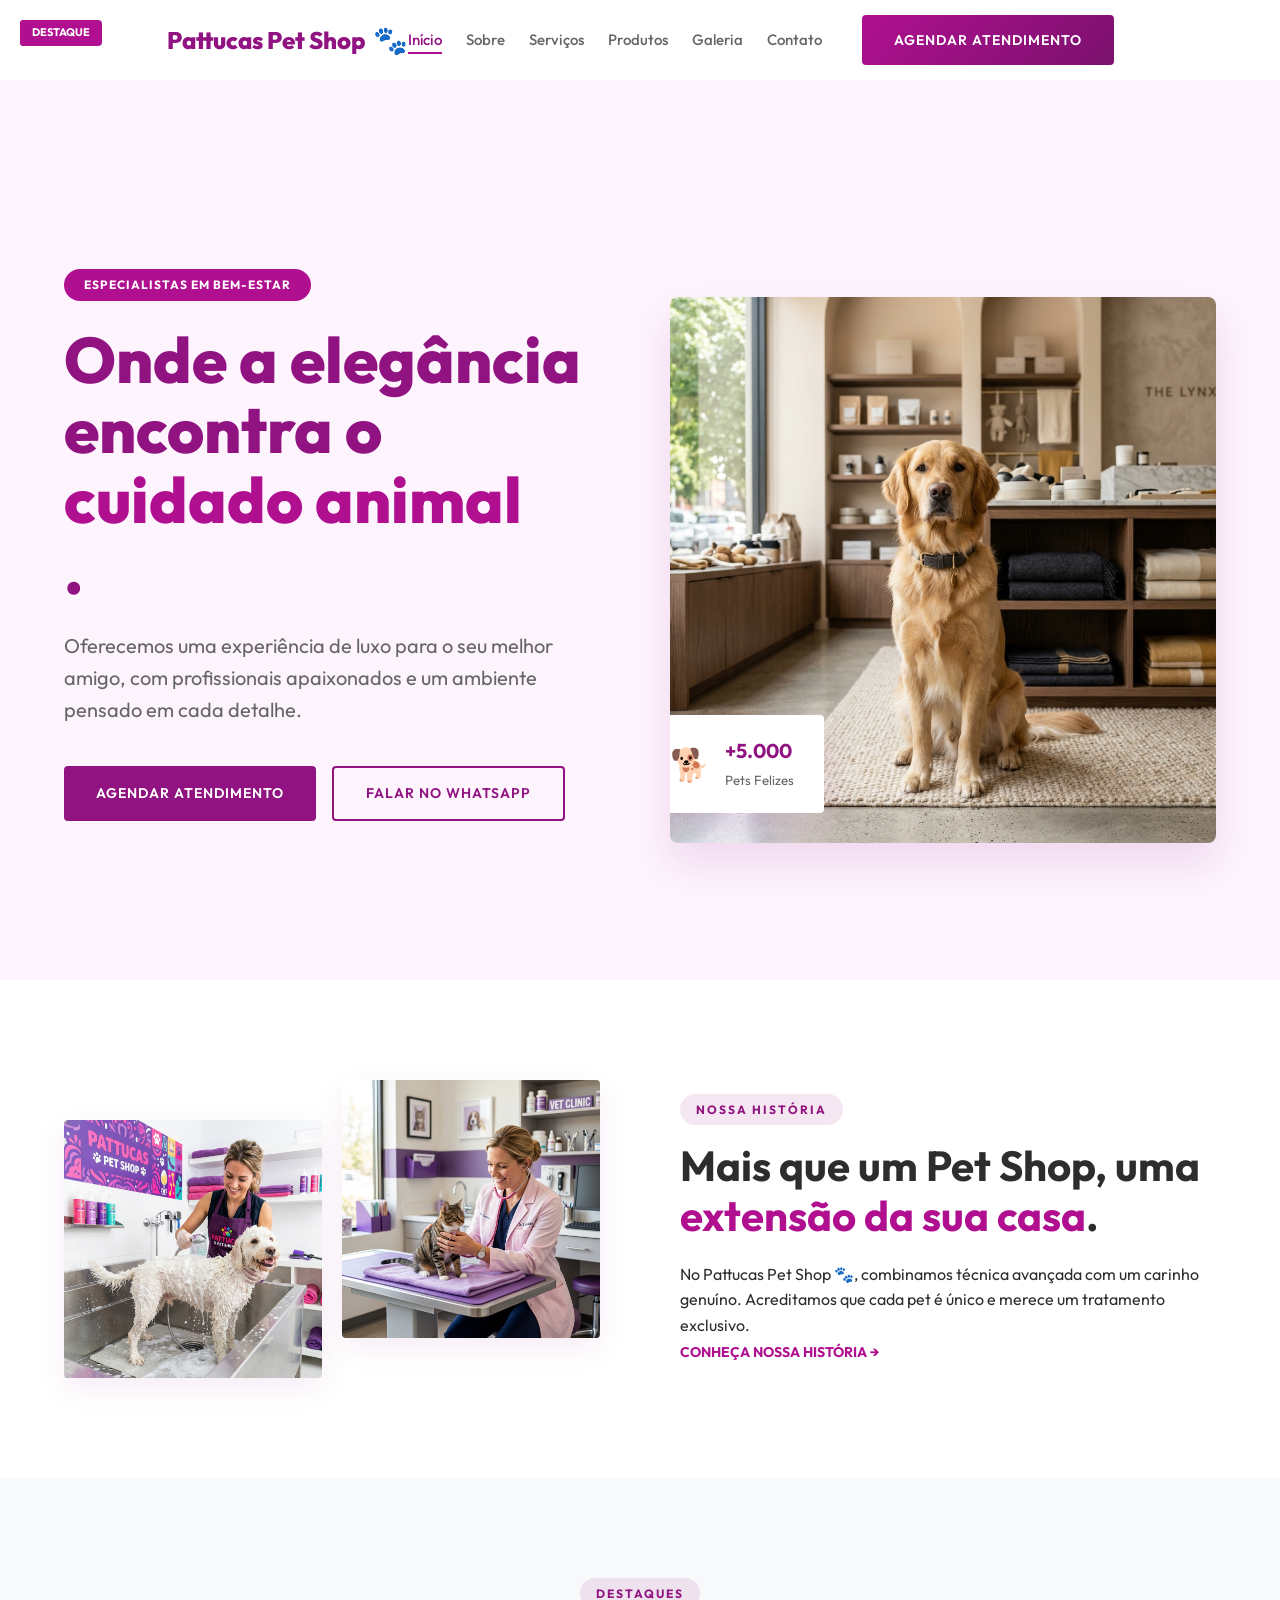
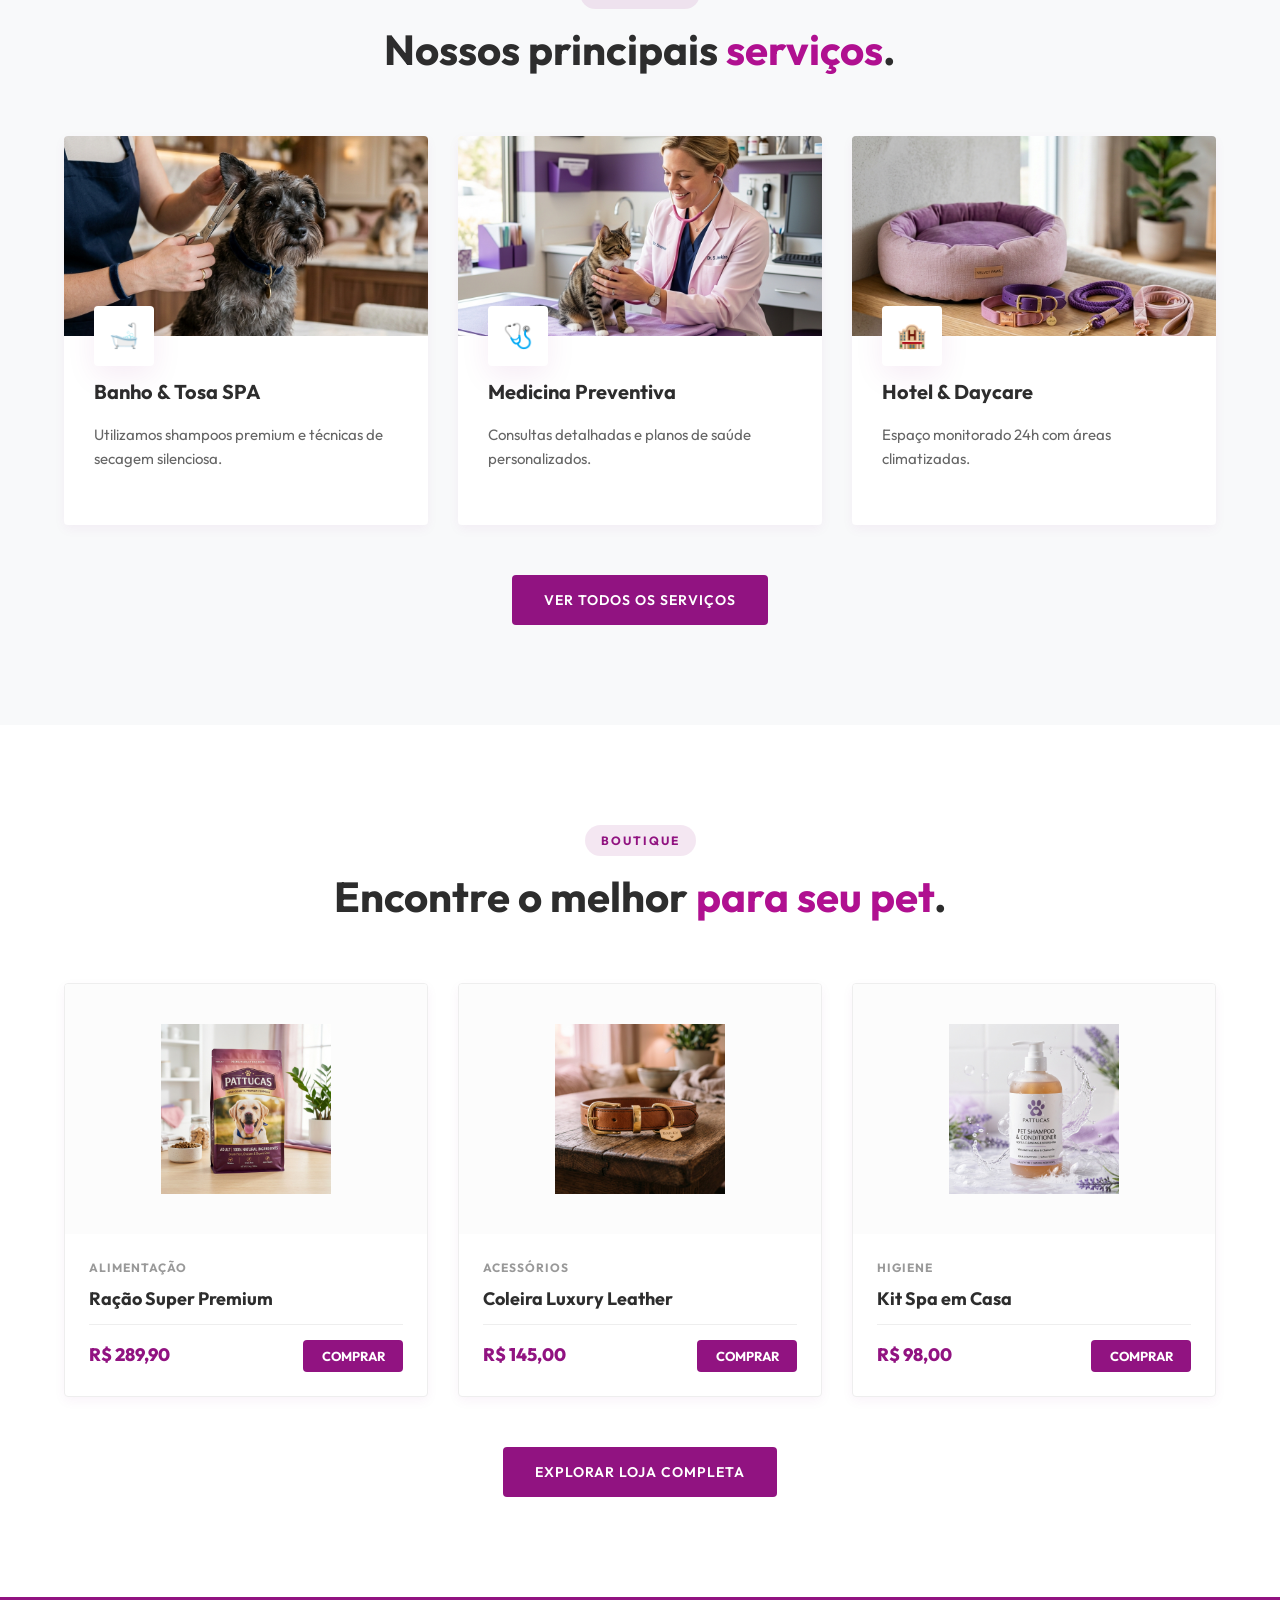
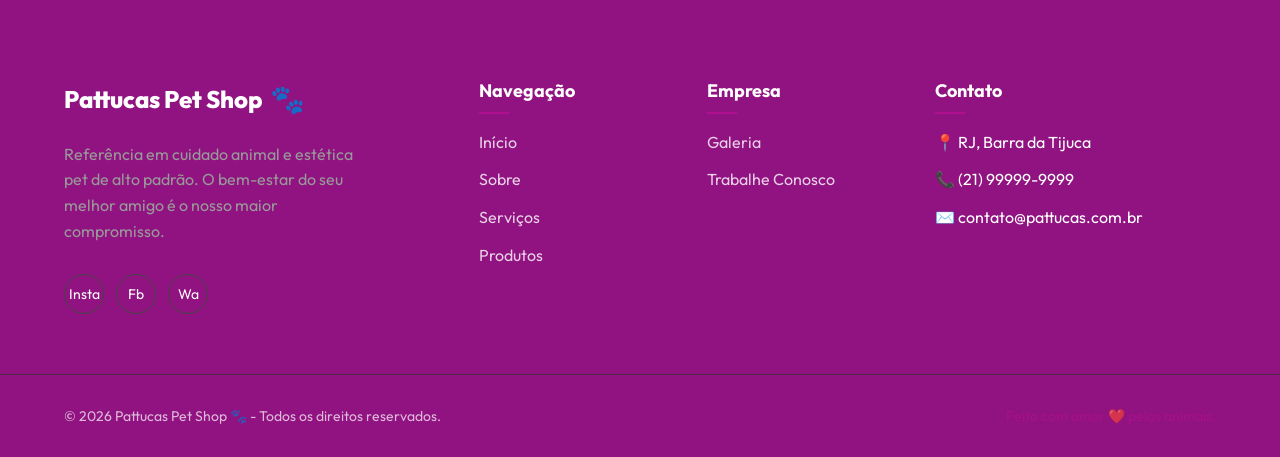
==== commit 1bba409a: "Resolve merge conflict in index.html and finalize website update" ====
--- a/index.html
+++ b/index.html
@@ -1,5 +1,6 @@
 <!DOCTYPE html>
 <html lang="pt-BR">
+
 <head>
     <meta charset="UTF-8">
     <meta name="viewport" content="width=device-width, initial-scale=1.0">
@@ -17,6 +18,7 @@
     <!-- Favicon -->
     <link rel="icon" href="data:image/svg+xml,<svg xmlns=%22http://www.w3.org/2000/svg%22 viewBox=%220 0 100 100%22><text y=%22.9em%22 font-size=%2290%22>🐾</text></svg>">
 </head>
+
 <body>
 
     <!-- Header Premium -->
